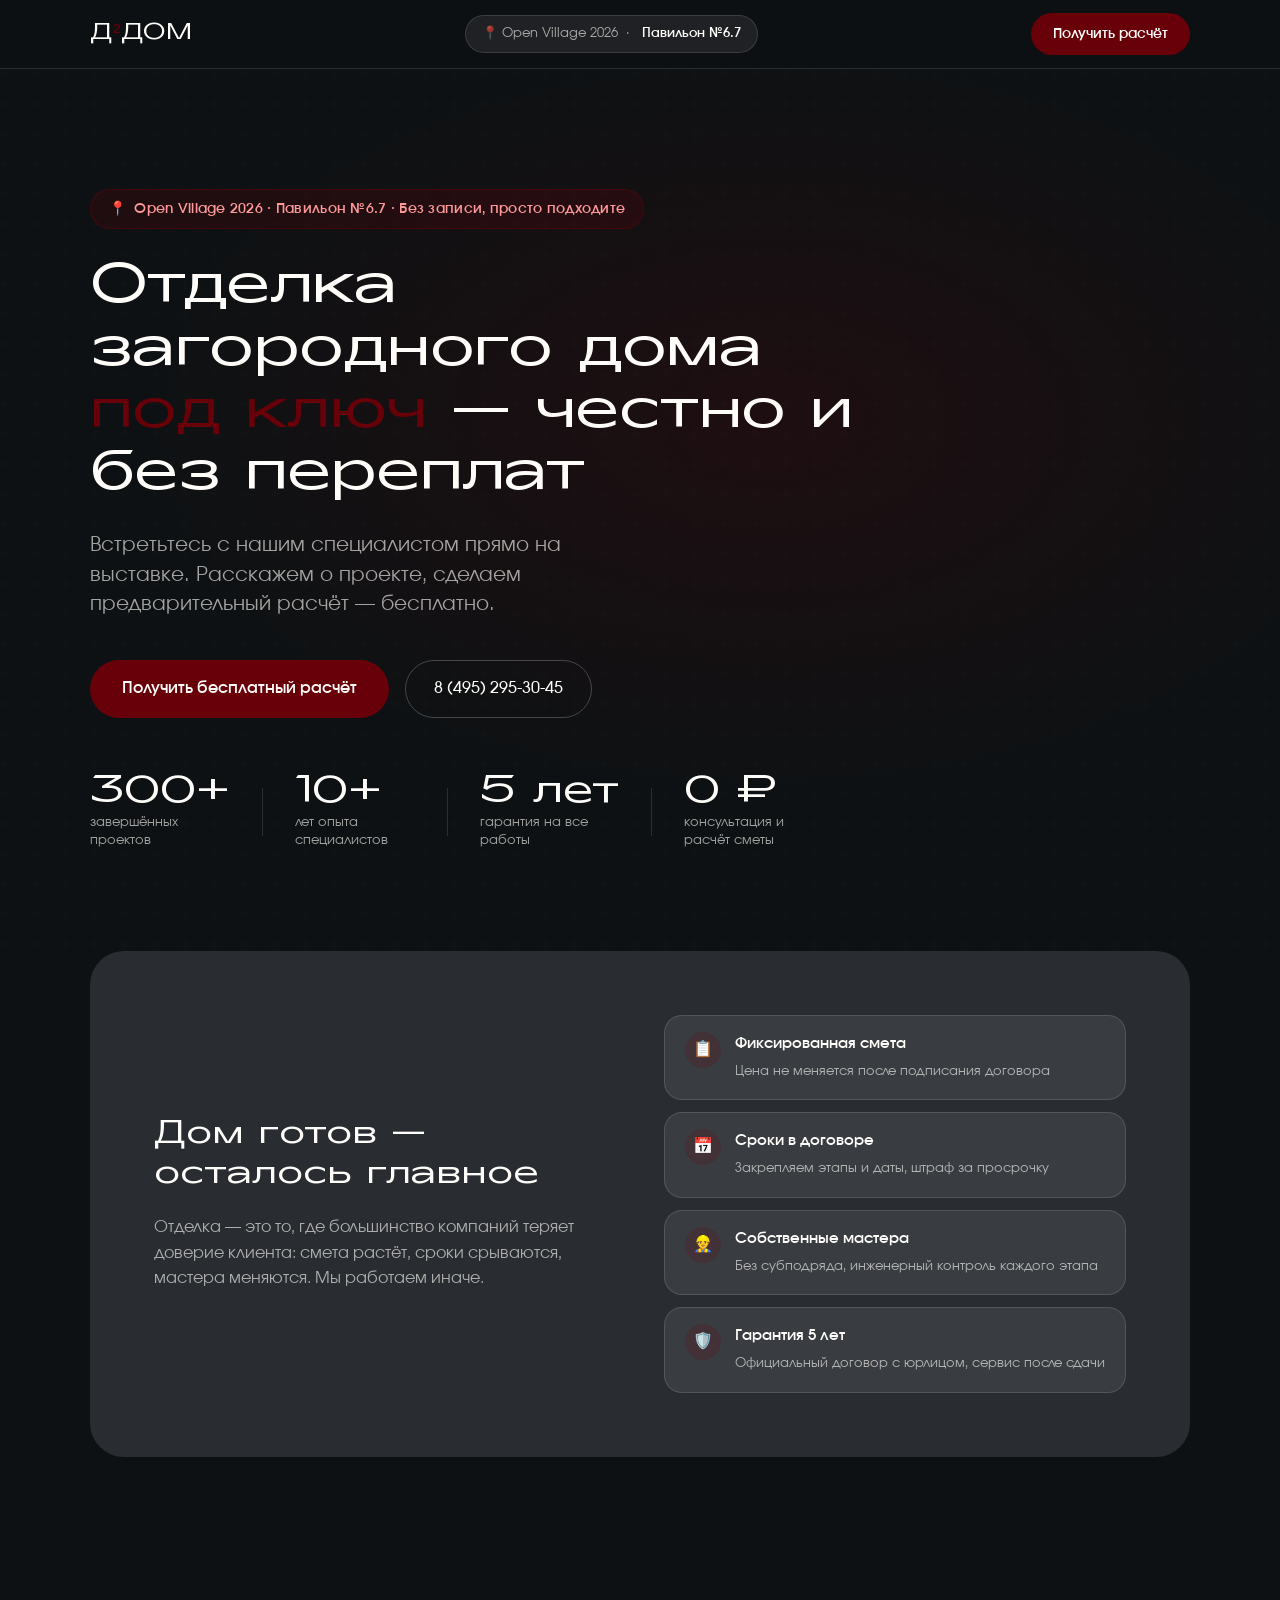
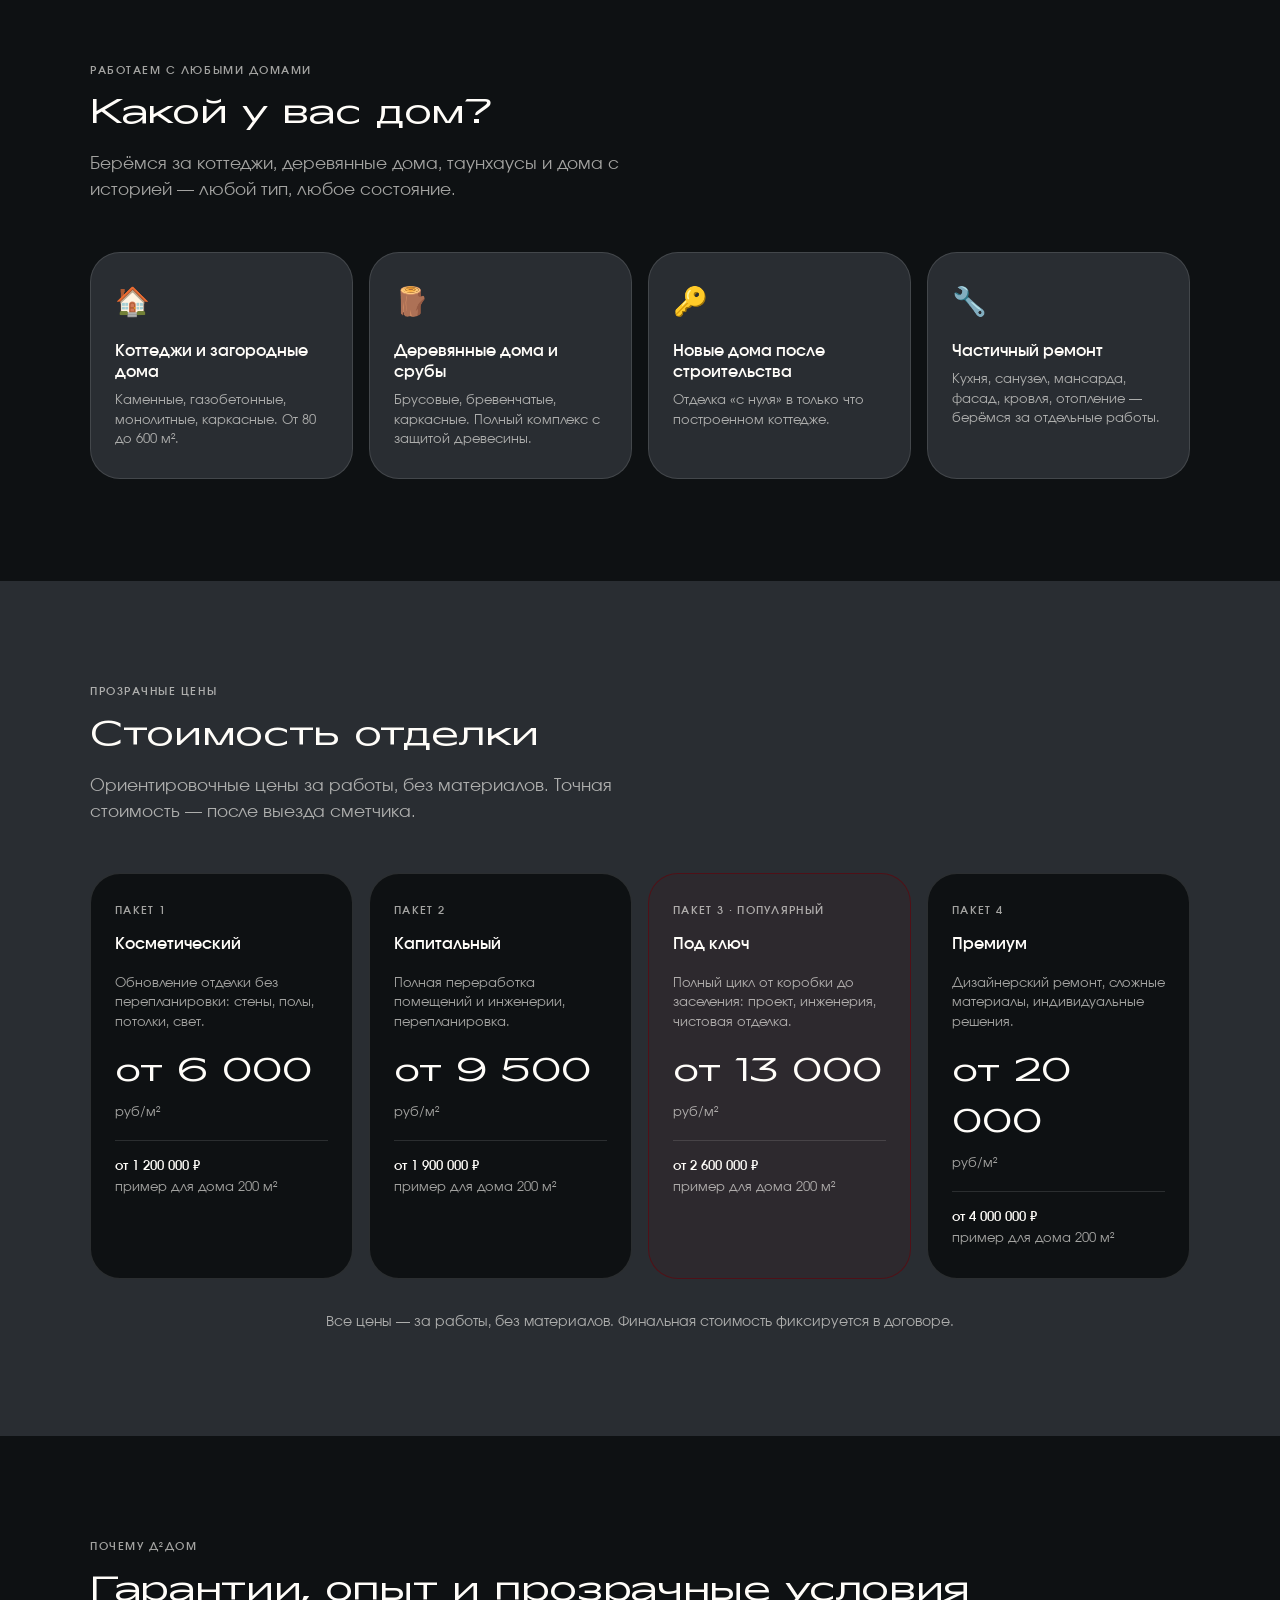
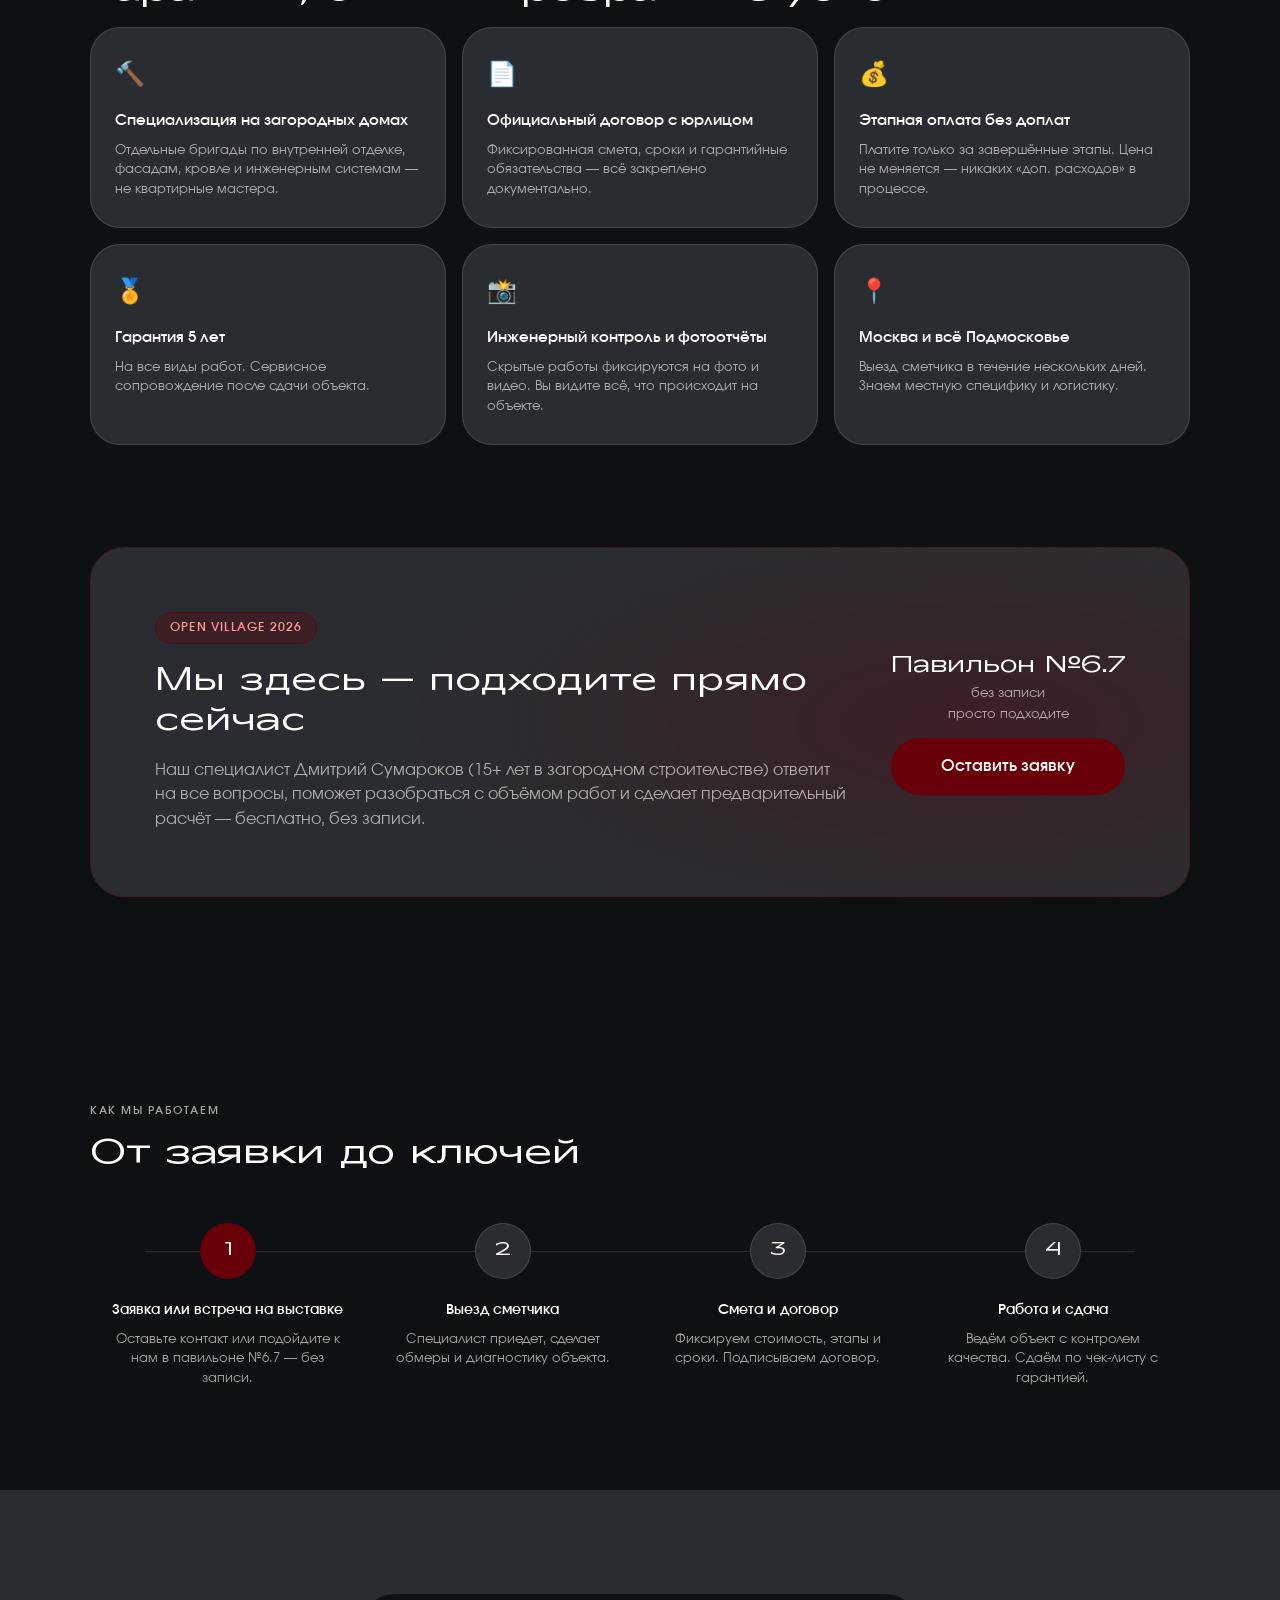
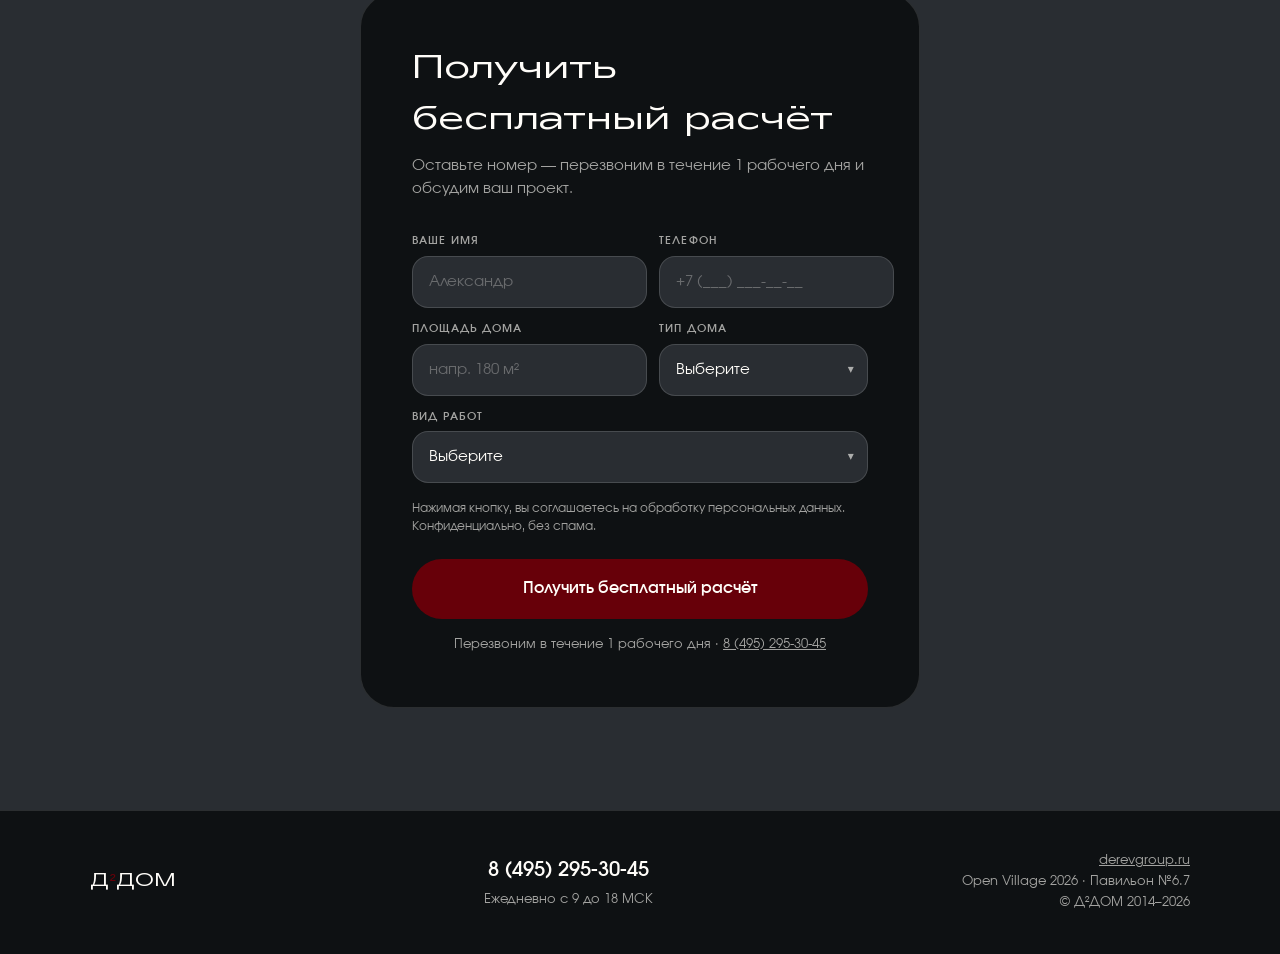
==== openvillage_landing/index.html @ 56641b78 "Add files via upload" ====
<!DOCTYPE html>
<html lang="ru">
<head>
  <meta charset="UTF-8">
  <meta name="viewport" content="width=device-width, initial-scale=1.0">
  <title>Д²ДОМ — отделка загородных домов · Open Village 2026</title>
  <meta
    name="description"
    content="Отделка загородных домов под ключ. Найдите нас на Open Village 2026 — павильон №6.7. Консультация без записи."
  >
  <link rel="stylesheet" href="css/page.css">
</head>
<body>
  <header class="site-header">
    <div class="container">
      <div class="logo">Д<span>²</span>ДОМ</div>
      <div class="header-badge">📍 Open Village 2026 &nbsp;·&nbsp; <strong>Павильон №6.7</strong></div>
      <a href="#form" class="header-cta">Получить расчёт</a>
    </div>
  </header>

  <section class="hero">
    <div class="container">
      <div class="pavilion-badge">Open Village 2026 · Павильон №6.7 · Без записи, просто подходите</div>

      <h1>
        Отделка загородного дома<br>
        <em>под ключ</em> — честно и без переплат
      </h1>

      <p class="hero-sub">
        Встретьтесь с нашим специалистом прямо на выставке. Расскажем о проекте, сделаем предварительный расчёт — бесплатно.
      </p>

      <div class="hero-actions">
        <a href="#form" class="btn-primary">Получить бесплатный расчёт</a>
        <a href="tel:+74952953045" class="btn-secondary">8 (495) 295-30-45</a>
      </div>

      <div class="hero-trust">
        <div class="trust-item">
          <div class="trust-num">300+</div>
          <div class="trust-label">завершённых проектов</div>
        </div>
        <div class="trust-divider"></div>
        <div class="trust-item">
          <div class="trust-num">10+</div>
          <div class="trust-label">лет опыта специалистов</div>
        </div>
        <div class="trust-divider"></div>
        <div class="trust-item">
          <div class="trust-num">5 лет</div>
          <div class="trust-label">гарантия на все работы</div>
        </div>
        <div class="trust-divider"></div>
        <div class="trust-item">
          <div class="trust-num">0 ₽</div>
          <div class="trust-label">консультация и расчёт сметы</div>
        </div>
      </div>
    </div>
  </section>

  <section class="section-no-top">
    <div class="container">
      <div class="pain-block">
        <div class="pain-text">
          <h2>Дом готов — осталось главное</h2>
          <p>Отделка — это то, где большинство компаний теряет доверие клиента: смета растёт, сроки срываются, мастера меняются. Мы работаем иначе.</p>
        </div>
        <div class="pain-pills">
          <div class="pain-pill">
            <div class="pain-pill-icon">📋</div>
            <div class="pain-pill-text">
              <strong>Фиксированная смета</strong>
              <span>Цена не меняется после подписания договора</span>
            </div>
          </div>
          <div class="pain-pill">
            <div class="pain-pill-icon">📅</div>
            <div class="pain-pill-text">
              <strong>Сроки в договоре</strong>
              <span>Закрепляем этапы и даты, штраф за просрочку</span>
            </div>
          </div>
          <div class="pain-pill">
            <div class="pain-pill-icon">👷</div>
            <div class="pain-pill-text">
              <strong>Собственные мастера</strong>
              <span>Без субподряда, инженерный контроль каждого этапа</span>
            </div>
          </div>
          <div class="pain-pill">
            <div class="pain-pill-icon">🛡️</div>
            <div class="pain-pill-text">
              <strong>Гарантия 5 лет</strong>
              <span>Официальный договор с юрлицом, сервис после сдачи</span>
            </div>
          </div>
        </div>
      </div>
    </div>
  </section>

  <section>
    <div class="container">
      <div class="section-label">Работаем с любыми домами</div>
      <h2 class="section-title">Какой у вас дом?</h2>
      <p class="section-sub">Берёмся за коттеджи, деревянные дома, таунхаусы и дома с историей — любой тип, любое состояние.</p>
      <div class="types-grid">
        <div class="type-card">
          <div class="type-icon">🏠</div>
          <h3>Коттеджи и загородные дома</h3>
          <p>Каменные, газобетонные, монолитные, каркасные. От 80 до 600 м².</p>
        </div>
        <div class="type-card">
          <div class="type-icon">🪵</div>
          <h3>Деревянные дома и срубы</h3>
          <p>Брусовые, бревенчатые, каркасные. Полный комплекс с защитой древесины.</p>
        </div>
        <div class="type-card">
          <div class="type-icon">🔑</div>
          <h3>Новые дома после строительства</h3>
          <p>Отделка «с нуля» в только что построенном коттедже.</p>
        </div>
        <div class="type-card">
          <div class="type-icon">🔧</div>
          <h3>Частичный ремонт</h3>
          <p>Кухня, санузел, мансарда, фасад, кровля, отопление — берёмся за отдельные работы.</p>
        </div>
      </div>
    </div>
  </section>

  <section class="prices-section">
    <div class="container">
      <div class="section-label">Прозрачные цены</div>
      <h2 class="section-title">Стоимость отделки</h2>
      <p class="section-sub">Ориентировочные цены за работы, без материалов. Точная стоимость — после выезда сметчика.</p>
      <div class="prices-grid">
        <div class="price-card">
          <div class="price-card-label">Пакет 1</div>
          <h3>Косметический</h3>
          <p class="price-desc">Обновление отделки без перепланировки: стены, полы, потолки, свет.</p>
          <div class="price-value">от 6 000</div>
          <div class="price-unit">руб/м²</div>
          <div class="price-example">
            <strong>от 1 200 000 ₽</strong>
            пример для дома 200 м²
          </div>
        </div>
        <div class="price-card">
          <div class="price-card-label">Пакет 2</div>
          <h3>Капитальный</h3>
          <p class="price-desc">Полная переработка помещений и инженерии, перепланировка.</p>
          <div class="price-value">от 9 500</div>
          <div class="price-unit">руб/м²</div>
          <div class="price-example">
            <strong>от 1 900 000 ₽</strong>
            пример для дома 200 м²
          </div>
        </div>
        <div class="price-card featured">
          <div class="price-card-label">Пакет 3 · Популярный</div>
          <h3>Под ключ</h3>
          <p class="price-desc">Полный цикл от коробки до заселения: проект, инженерия, чистовая отделка.</p>
          <div class="price-value">от 13 000</div>
          <div class="price-unit">руб/м²</div>
          <div class="price-example">
            <strong>от 2 600 000 ₽</strong>
            пример для дома 200 м²
          </div>
        </div>
        <div class="price-card">
          <div class="price-card-label">Пакет 4</div>
          <h3>Премиум</h3>
          <p class="price-desc">Дизайнерский ремонт, сложные материалы, индивидуальные решения.</p>
          <div class="price-value">от 20 000</div>
          <div class="price-unit">руб/м²</div>
          <div class="price-example">
            <strong>от 4 000 000 ₽</strong>
            пример для дома 200 м²
          </div>
        </div>
      </div>
      <p class="prices-note">Все цены — за работы, без материалов. Финальная стоимость фиксируется в договоре.</p>
    </div>
  </section>

  <section>
    <div class="container">
      <div class="section-label">Почему Д²ДОМ</div>
      <h2 class="section-title">Гарантии, опыт и прозрачные условия</h2>
      <div class="benefits-grid">
        <div class="benefit-card">
          <div class="benefit-icon">🔨</div>
          <h3>Специализация на загородных домах</h3>
          <p>Отдельные бригады по внутренней отделке, фасадам, кровле и инженерным системам — не квартирные мастера.</p>
        </div>
        <div class="benefit-card">
          <div class="benefit-icon">📄</div>
          <h3>Официальный договор с юрлицом</h3>
          <p>Фиксированная смета, сроки и гарантийные обязательства — всё закреплено документально.</p>
        </div>
        <div class="benefit-card">
          <div class="benefit-icon">💰</div>
          <h3>Этапная оплата без доплат</h3>
          <p>Платите только за завершённые этапы. Цена не меняется — никаких «доп. расходов» в процессе.</p>
        </div>
        <div class="benefit-card">
          <div class="benefit-icon">🏅</div>
          <h3>Гарантия 5 лет</h3>
          <p>На все виды работ. Сервисное сопровождение после сдачи объекта.</p>
        </div>
        <div class="benefit-card">
          <div class="benefit-icon">📸</div>
          <h3>Инженерный контроль и фотоотчёты</h3>
          <p>Скрытые работы фиксируются на фото и видео. Вы видите всё, что происходит на объекте.</p>
        </div>
        <div class="benefit-card">
          <div class="benefit-icon">📍</div>
          <h3>Москва и всё Подмосковье</h3>
          <p>Выезд сметчика в течение нескольких дней. Знаем местную специфику и логистику.</p>
        </div>
      </div>
    </div>
  </section>

  <section class="section-no-top">
    <div class="container">
      <div class="offer-banner">
        <div class="offer-text">
          <div class="offer-tag">Open Village 2026</div>
          <h2>Мы здесь — подходите прямо сейчас</h2>
          <p>Наш специалист Дмитрий Сумароков (15+ лет в загородном строительстве) ответит на все вопросы, поможет разобраться с объёмом работ и сделает предварительный расчёт — бесплатно, без записи.</p>
        </div>
        <div class="offer-actions">
          <div class="offer-location">
            <strong>Павильон №6.7</strong>
            без записи<br>просто подходите
          </div>
          <a href="#form" class="btn-primary btn-primary--full">Оставить заявку</a>
        </div>
      </div>
    </div>
  </section>

  <section>
    <div class="container">
      <div class="section-label">Как мы работаем</div>
      <h2 class="section-title section-title--spaced">От заявки до ключей</h2>
      <div class="steps-grid">
        <div class="step">
          <div class="step-num">1</div>
          <h3>Заявка или встреча на выставке</h3>
          <p>Оставьте контакт или подойдите к нам в павильоне №6.7 — без записи.</p>
        </div>
        <div class="step">
          <div class="step-num">2</div>
          <h3>Выезд сметчика</h3>
          <p>Специалист приедет, сделает обмеры и диагностику объекта.</p>
        </div>
        <div class="step">
          <div class="step-num">3</div>
          <h3>Смета и договор</h3>
          <p>Фиксируем стоимость, этапы и сроки. Подписываем договор.</p>
        </div>
        <div class="step">
          <div class="step-num">4</div>
          <h3>Работа и сдача</h3>
          <p>Ведём объект с контролем качества. Сдаём по чек-листу с гарантией.</p>
        </div>
      </div>
    </div>
  </section>

  <section class="form-section" id="form">
    <div class="container">
      <div class="form-wrap">
        <h2>Получить бесплатный расчёт</h2>
        <p class="sub">Оставьте номер — перезвоним в течение 1 рабочего дня и обсудим ваш проект.</p>

        <div id="form-fields">
          <div class="field-row">
            <div class="field">
              <label for="f-name">Ваше имя</label>
              <input type="text" id="f-name" placeholder="Александр">
            </div>
            <div class="field">
              <label for="f-phone">Телефон</label>
              <input type="tel" id="f-phone" placeholder="+7 (___) ___-__-__">
            </div>
          </div>
          <div class="field-row">
            <div class="field">
              <label for="f-area">Площадь дома</label>
              <input type="text" id="f-area" placeholder="напр. 180 м²">
            </div>
            <div class="field">
              <label for="f-type">Тип дома</label>
              <div class="select-wrap">
                <select id="f-type">
                  <option value="" disabled selected>Выберите</option>
                  <option>Коттедж / загородный дом</option>
                  <option>Деревянный дом / сруб</option>
                  <option>Таунхаус / дуплекс</option>
                  <option>Частный дом в Москве</option>
                  <option>Другое</option>
                </select>
              </div>
            </div>
          </div>
          <div class="field-row">
            <div class="field full">
              <label for="f-work">Вид работ</label>
              <div class="select-wrap">
                <select id="f-work">
                  <option value="" disabled selected>Выберите</option>
                  <option>Косметический ремонт</option>
                  <option>Капитальный ремонт</option>
                  <option>Отделка под ключ</option>
                  <option>Премиум-отделка</option>
                  <option>Не определился, нужна консультация</option>
                </select>
              </div>
            </div>
          </div>

          <p class="form-privacy">Нажимая кнопку, вы соглашаетесь на обработку персональных данных. Конфиденциально, без спама.</p>
          <button class="btn-submit" id="submit-form" type="button">Получить бесплатный расчёт</button>
          <p class="form-note">Перезвоним в течение 1 рабочего дня · <a href="tel:+74952953045" class="form-note-link">8 (495) 295-30-45</a></p>
        </div>

        <div class="form-success" id="form-success" role="status" aria-live="polite">
          <div class="check">✅</div>
          <h3>Заявка принята!</h3>
          <p>Перезвоним в течение 1 рабочего дня.<br>Или приходите к нам — <strong>павильон №6.7</strong>.</p>
        </div>
      </div>
    </div>
  </section>

  <footer class="site-footer">
    <div class="container">
      <div class="footer-inner">
        <div class="footer-logo">Д<span>²</span>ДОМ</div>
        <div class="footer-contacts">
          <a href="tel:+74952953045">8 (495) 295-30-45</a>
          <span>Ежедневно с 9 до 18 МСК</span>
        </div>
        <div class="footer-right">
          <a href="https://derevgroup.ru" target="_blank" rel="noopener noreferrer">derevgroup.ru</a><br>
          Open Village 2026 · Павильон №6.7<br>
          © Д²ДОМ 2014–2026
        </div>
      </div>
    </div>
  </footer>

  <script src="js/page.js" defer></script>
</body>
</html>
---- openvillage_landing/css/page.css ----
@font-face {
  font-family: "Haval";
  src:
    url("../assets/fonts/Haval-Light.woff2") format("woff2"),
    url("../assets/fonts/Haval-Light.woff") format("woff");
  font-weight: 300;
  font-style: normal;
  font-display: swap;
}

@font-face {
  font-family: "Involve";
  src:
    url("../assets/fonts/Involve-Regular.woff2") format("woff2"),
    url("../assets/fonts/Involve-Regular.ttf") format("truetype");
  font-weight: 400;
  font-style: normal;
  font-display: swap;
}

@font-face {
  font-family: "Involve";
  src:
    url("../assets/fonts/Involve-Medium.woff2") format("woff2"),
    url("../assets/fonts/Involve-Medium.ttf") format("truetype");
  font-weight: 500;
  font-style: normal;
  font-display: swap;
}

@font-face {
  font-family: "Involve";
  src:
    url("../assets/fonts/Involve-SemiBold.woff2") format("woff2"),
    url("../assets/fonts/Involve-SemiBold.ttf") format("truetype");
  font-weight: 600;
  font-style: normal;
  font-display: swap;
}

:root {
  --bg: #24292d;
  --bg-deep: #0e1113;
  --bg-soft: #474c50;
  --surface: #292d32;
  --surface-2: #34383b;
  --surface-3: #46494b;
  --surface-glass: rgba(255, 255, 255, 0.08);
  --text: #fffdf9;
  --text-muted: rgba(255, 253, 249, 0.62);
  --line: rgba(255, 255, 255, 0.22);
  --line-soft: rgba(255, 255, 255, 0.12);
  --accent: #670009;
  --accent-hover: #7a0110;
  --radius-xs: 16px;
  --radius-sm: 18px;
  --radius-lg: 30px;
  --radius-xl: 34px;
  --container: 1180px;
  --gutter: 40px;
  --section-space: clamp(72px, 8vw, 120px);
  --h1-size: clamp(34px, 4.35vw, 64px);
  --h2-size: clamp(28px, 2.7vw, 42px);
  --body-size: 16px;
  --lead-size: clamp(18px, 1.55vw, 26px);
}

*,
*::before,
*::after {
  box-sizing: border-box;
  margin: 0;
  padding: 0;
}

html {
  scroll-behavior: smooth;
}

body {
  background: var(--bg-deep);
  color: var(--text);
  font-family: "Involve", "Inter", system-ui, sans-serif;
  font-size: var(--body-size);
  line-height: 1.6;
  overflow-x: hidden;
  -webkit-font-smoothing: antialiased;
  -moz-osx-font-smoothing: grayscale;
}

a {
  color: inherit;
  text-decoration: none;
}

button,
input,
select {
  font: inherit;
}

.container {
  max-width: var(--container);
  margin: 0 auto;
  padding: 0 var(--gutter);
}

.site-header {
  position: sticky;
  top: 0;
  z-index: 100;
  background: rgba(14, 17, 19, 0.88);
  backdrop-filter: blur(16px);
  border-bottom: 1px solid var(--line-soft);
}

.site-header .container {
  display: flex;
  align-items: center;
  justify-content: space-between;
  height: 68px;
  gap: 24px;
}

.logo {
  font-family: "Haval", "Inter", sans-serif;
  font-size: 22px;
  letter-spacing: 0.04em;
  color: var(--text);
  white-space: nowrap;
}

.logo span,
.footer-logo span {
  color: var(--accent);
}

.header-badge {
  display: flex;
  align-items: center;
  gap: 8px;
  background: var(--surface-glass);
  border: 1px solid var(--line-soft);
  border-radius: var(--radius-lg);
  padding: 8px 16px;
  font-size: 13px;
  color: var(--text-muted);
  white-space: nowrap;
}

.header-badge strong {
  color: var(--text);
  font-weight: 600;
}

.header-cta {
  display: inline-flex;
  align-items: center;
  background: var(--accent);
  color: var(--text);
  border-radius: var(--radius-lg);
  padding: 10px 22px;
  font-size: 14px;
  font-weight: 600;
  white-space: nowrap;
  transition: background 0.2s;
}

.header-cta:hover {
  background: var(--accent-hover);
}

.hero {
  position: relative;
  padding: clamp(72px, 10vw, 120px) 0 clamp(64px, 8vw, 100px);
  background:
    radial-gradient(ellipse 70% 60% at 60% 40%, rgba(103, 0, 9, 0.18) 0%, transparent 70%),
    var(--bg-deep);
  overflow: hidden;
}

.hero::before {
  content: "";
  position: absolute;
  inset: 0;
  background: url("data:image/svg+xml,%3Csvg width='60' height='60' viewBox='0 0 60 60' xmlns='http://www.w3.org/2000/svg'%3E%3Cg fill='none' fill-rule='evenodd'%3E%3Cg fill='%23ffffff' fill-opacity='0.02'%3E%3Cpath d='M36 34v-4h-2v4h-4v2h4v4h2v-4h4v-2h-4zm0-30V0h-2v4h-4v2h4v4h2V6h4V4h-4zM6 34v-4H4v4H0v2h4v4h2v-4h4v-2H6zM6 4V0H4v4H0v2h4v4h2V6h4V4H6z'/%3E%3C/g%3E%3C/g%3E%3C/svg%3E");
  opacity: 0.4;
}

.hero .container {
  position: relative;
  z-index: 1;
}

.pavilion-badge {
  display: inline-flex;
  align-items: center;
  gap: 8px;
  background: rgba(103, 0, 9, 0.22);
  border: 1px solid rgba(103, 0, 9, 0.5);
  border-radius: var(--radius-lg);
  padding: 8px 18px;
  font-size: 14px;
  font-weight: 600;
  color: #ff9999;
  margin-bottom: 28px;
  letter-spacing: 0.02em;
}

.pavilion-badge::before {
  content: "📍";
}

.hero h1 {
  font-family: "Haval", "Inter", sans-serif;
  font-size: var(--h1-size);
  font-weight: 300;
  line-height: 1.12;
  letter-spacing: -0.01em;
  margin-bottom: 24px;
  max-width: 780px;
}

.hero h1 em {
  font-style: normal;
  color: var(--accent);
}

.hero-sub {
  font-size: var(--lead-size);
  color: var(--text-muted);
  max-width: 560px;
  margin-bottom: 40px;
  line-height: 1.5;
}

.hero-actions {
  display: flex;
  flex-wrap: wrap;
  gap: 16px;
  align-items: center;
  margin-bottom: 56px;
}

.btn-primary {
  display: inline-flex;
  align-items: center;
  background: var(--accent);
  color: var(--text);
  border-radius: var(--radius-lg);
  padding: 16px 32px;
  font-size: 16px;
  font-weight: 600;
  transition: background 0.2s, transform 0.1s;
  cursor: pointer;
  border: none;
}

.btn-primary:hover {
  background: var(--accent-hover);
  transform: translateY(-1px);
}

.btn-primary:active {
  transform: translateY(0);
}

.btn-primary--full {
  width: 100%;
  justify-content: center;
}

.btn-secondary {
  display: inline-flex;
  align-items: center;
  background: transparent;
  color: var(--text);
  border: 1px solid var(--line);
  border-radius: var(--radius-lg);
  padding: 15px 28px;
  font-size: 16px;
  font-weight: 500;
  transition: border-color 0.2s, background 0.2s;
  cursor: pointer;
}

.btn-secondary:hover {
  border-color: var(--text);
  background: var(--surface-glass);
}

.hero-trust {
  display: flex;
  flex-wrap: wrap;
  gap: 32px;
}

.trust-item {
  display: flex;
  flex-direction: column;
  gap: 2px;
}

.trust-num {
  font-family: "Haval", "Inter", sans-serif;
  font-size: clamp(28px, 3vw, 40px);
  font-weight: 300;
  color: var(--text);
  line-height: 1;
}

.trust-label {
  font-size: 13px;
  color: var(--text-muted);
  max-width: 120px;
  line-height: 1.4;
}

.trust-divider {
  width: 1px;
  height: 48px;
  background: var(--line-soft);
  align-self: center;
}

section {
  padding: var(--section-space) 0;
}

.section-no-top {
  padding-top: 0;
}

.section-label {
  font-size: 11px;
  font-weight: 700;
  letter-spacing: 0.14em;
  text-transform: uppercase;
  color: var(--text-muted);
  margin-bottom: 16px;
}

.section-title {
  font-family: "Haval", "Inter", sans-serif;
  font-size: var(--h2-size);
  font-weight: 300;
  line-height: 1.15;
  letter-spacing: -0.01em;
  margin-bottom: 16px;
}

.section-title--spaced {
  margin-bottom: 48px;
}

.section-sub {
  font-size: 17px;
  color: var(--text-muted);
  max-width: 560px;
  line-height: 1.55;
  margin-bottom: 48px;
}

.pain-block {
  background: var(--surface);
  border-radius: var(--radius-xl);
  padding: clamp(40px, 5vw, 64px);
  display: grid;
  grid-template-columns: 1fr 1fr;
  gap: 48px;
  align-items: center;
}

.pain-text h2 {
  font-family: "Haval", "Inter", sans-serif;
  font-size: clamp(24px, 2.5vw, 36px);
  font-weight: 300;
  line-height: 1.25;
  margin-bottom: 20px;
}

.pain-text p {
  color: var(--text-muted);
  font-size: 16px;
  line-height: 1.6;
}

.pain-pills {
  display: flex;
  flex-direction: column;
  gap: 12px;
}

.pain-pill {
  display: flex;
  align-items: flex-start;
  gap: 14px;
  background: var(--surface-glass);
  border: 1px solid var(--line-soft);
  border-radius: var(--radius-sm);
  padding: 16px 20px;
}

.pain-pill-icon {
  width: 36px;
  height: 36px;
  background: rgba(103, 0, 9, 0.2);
  border-radius: 50%;
  display: flex;
  align-items: center;
  justify-content: center;
  font-size: 16px;
  flex-shrink: 0;
}

.pain-pill-text strong {
  display: block;
  font-size: 15px;
  margin-bottom: 2px;
}

.pain-pill-text span {
  font-size: 13px;
  color: var(--text-muted);
}

.types-grid {
  display: grid;
  grid-template-columns: repeat(4, 1fr);
  gap: 16px;
}

.type-card {
  background: var(--surface);
  border: 1px solid var(--line-soft);
  border-radius: var(--radius-lg);
  padding: 28px 24px;
  transition: border-color 0.2s, transform 0.2s;
}

.type-card:hover {
  border-color: rgba(103, 0, 9, 0.5);
  transform: translateY(-4px);
}

.type-icon {
  font-size: 28px;
  margin-bottom: 16px;
}

.type-card h3 {
  font-size: 16px;
  font-weight: 600;
  margin-bottom: 8px;
  line-height: 1.3;
}

.type-card p {
  font-size: 13px;
  color: var(--text-muted);
  line-height: 1.5;
}

.prices-section {
  background: var(--surface);
}

.prices-grid {
  display: grid;
  grid-template-columns: repeat(4, 1fr);
  gap: 16px;
  margin-bottom: 32px;
}

.price-card {
  background: var(--bg-deep);
  border: 1px solid var(--line-soft);
  border-radius: var(--radius-lg);
  padding: 28px 24px;
  transition: border-color 0.2s;
}

.price-card.featured {
  border-color: rgba(103, 0, 9, 0.6);
  background: rgba(103, 0, 9, 0.08);
}

.price-card-label {
  font-size: 11px;
  font-weight: 700;
  letter-spacing: 0.12em;
  text-transform: uppercase;
  color: var(--text-muted);
  margin-bottom: 12px;
}

.price-card h3 {
  font-size: 16px;
  font-weight: 600;
  margin-bottom: 16px;
}

.price-value {
  font-family: "Haval", "Inter", sans-serif;
  font-size: clamp(26px, 2.5vw, 34px);
  font-weight: 300;
  color: var(--text);
  margin-bottom: 4px;
}

.price-unit {
  font-size: 13px;
  color: var(--text-muted);
  margin-bottom: 16px;
}

.price-example {
  font-size: 13px;
  color: var(--text-muted);
  padding-top: 16px;
  border-top: 1px solid var(--line-soft);
}

.price-example strong {
  color: var(--text);
  display: block;
}

.price-desc {
  font-size: 13px;
  color: var(--text-muted);
  line-height: 1.5;
  margin-bottom: 16px;
}

.prices-note {
  text-align: center;
  font-size: 14px;
  color: var(--text-muted);
}

.benefits-grid {
  display: grid;
  grid-template-columns: repeat(3, 1fr);
  gap: 16px;
}

.benefit-card {
  background: var(--surface);
  border: 1px solid var(--line-soft);
  border-radius: var(--radius-lg);
  padding: 28px 24px;
}

.benefit-icon {
  font-size: 24px;
  margin-bottom: 14px;
}

.benefit-card h3 {
  font-size: 15px;
  font-weight: 600;
  margin-bottom: 8px;
}

.benefit-card p {
  font-size: 13px;
  color: var(--text-muted);
  line-height: 1.5;
}

.offer-banner {
  background:
    radial-gradient(ellipse 80% 100% at 80% 50%, rgba(103, 0, 9, 0.3) 0%, transparent 65%),
    var(--surface);
  border: 1px solid rgba(103, 0, 9, 0.4);
  border-radius: var(--radius-xl);
  padding: clamp(40px, 5vw, 64px);
  display: grid;
  grid-template-columns: 1fr auto;
  gap: 40px;
  align-items: center;
}

.offer-tag {
  display: inline-block;
  background: rgba(103, 0, 9, 0.3);
  color: #ff9999;
  border: 1px solid rgba(103, 0, 9, 0.5);
  border-radius: var(--radius-lg);
  padding: 5px 14px;
  font-size: 12px;
  font-weight: 700;
  letter-spacing: 0.1em;
  text-transform: uppercase;
  margin-bottom: 18px;
}

.offer-banner h2 {
  font-family: "Haval", "Inter", sans-serif;
  font-size: clamp(22px, 2.5vw, 34px);
  font-weight: 300;
  line-height: 1.25;
  margin-bottom: 16px;
}

.offer-banner p {
  color: var(--text-muted);
  font-size: 16px;
  line-height: 1.55;
}

.offer-actions {
  display: flex;
  flex-direction: column;
  gap: 12px;
  align-items: center;
  min-width: 220px;
}

.offer-location {
  text-align: center;
  font-size: 13px;
  color: var(--text-muted);
}

.offer-location strong {
  display: block;
  font-size: 22px;
  color: var(--text);
  font-family: "Haval", "Inter", sans-serif;
  font-weight: 300;
}

.steps-grid {
  display: grid;
  grid-template-columns: repeat(4, 1fr);
  gap: 0;
  position: relative;
}

.steps-grid::before {
  content: "";
  position: absolute;
  top: 28px;
  left: 5%;
  right: 5%;
  height: 1px;
  background: var(--line-soft);
}

.step {
  padding: 0 20px;
  text-align: center;
  position: relative;
  z-index: 1;
}

.step-num {
  width: 56px;
  height: 56px;
  background: var(--surface);
  border: 1px solid var(--line-soft);
  border-radius: 50%;
  display: flex;
  align-items: center;
  justify-content: center;
  font-family: "Haval", "Inter", sans-serif;
  font-size: 18px;
  font-weight: 300;
  margin: 0 auto 20px;
  position: relative;
  z-index: 2;
}

.step:first-child .step-num {
  background: var(--accent);
  border-color: var(--accent);
}

.step h3 {
  font-size: 14px;
  font-weight: 600;
  margin-bottom: 8px;
}

.step p {
  font-size: 13px;
  color: var(--text-muted);
  line-height: 1.5;
}

.form-section {
  background: var(--surface);
}

.form-wrap {
  max-width: 560px;
  margin: 0 auto;
  background: var(--bg-deep);
  border: 1px solid var(--line-soft);
  border-radius: var(--radius-xl);
  padding: clamp(32px, 4vw, 56px);
}

.form-wrap h2 {
  font-family: "Haval", "Inter", sans-serif;
  font-size: clamp(22px, 2.5vw, 32px);
  font-weight: 300;
  margin-bottom: 8px;
}

.form-wrap .sub {
  font-size: 15px;
  color: var(--text-muted);
  margin-bottom: 32px;
  line-height: 1.5;
}

.field-row {
  display: grid;
  grid-template-columns: 1fr 1fr;
  gap: 12px;
  margin-bottom: 12px;
}

.field {
  display: flex;
  flex-direction: column;
  gap: 6px;
}

.field.full {
  grid-column: 1 / -1;
}

.field label {
  font-size: 11px;
  font-weight: 700;
  letter-spacing: 0.1em;
  text-transform: uppercase;
  color: var(--text-muted);
}

.field input,
.field select {
  background: var(--surface);
  border: 1px solid rgba(255, 255, 255, 0.14);
  border-radius: var(--radius-xs);
  padding: 13px 16px;
  color: var(--text);
  font-size: 15px;
  font-family: inherit;
  outline: none;
  transition: border-color 0.2s;
  appearance: none;
}

.field input::placeholder {
  color: rgba(255, 253, 249, 0.3);
}

.field input:focus,
.field select:focus {
  border-color: rgba(255, 255, 255, 0.55);
}

.select-wrap {
  position: relative;
}

.select-wrap::after {
  content: "▾";
  position: absolute;
  right: 14px;
  top: 50%;
  transform: translateY(-50%);
  color: var(--text-muted);
  pointer-events: none;
  font-size: 12px;
}

.select-wrap select {
  width: 100%;
  padding-right: 36px;
  cursor: pointer;
}

.select-wrap select option {
  background: #2a2e32;
}

.form-privacy {
  font-size: 12px;
  color: var(--text-muted);
  margin: 16px 0 24px;
  line-height: 1.5;
}

.btn-submit {
  width: 100%;
  background: var(--accent);
  color: var(--text);
  border: none;
  border-radius: var(--radius-lg);
  padding: 17px;
  font-size: 16px;
  font-weight: 600;
  font-family: inherit;
  cursor: pointer;
  transition: background 0.2s, transform 0.1s;
}

.btn-submit:hover {
  background: var(--accent-hover);
  transform: translateY(-1px);
}

.btn-submit:active {
  transform: translateY(0);
}

.form-note {
  text-align: center;
  font-size: 13px;
  color: var(--text-muted);
  margin-top: 16px;
}

.form-note-link,
.footer-right a {
  color: var(--text-muted);
  text-decoration: underline;
}

.form-success {
  display: none;
  text-align: center;
  padding: 32px 0;
}

.form-success .check {
  font-size: 48px;
  margin-bottom: 16px;
}

.form-success h3 {
  font-size: 22px;
  margin-bottom: 8px;
}

.form-success p {
  color: var(--text-muted);
  font-size: 15px;
}

.site-footer {
  border-top: 1px solid var(--line-soft);
  padding: 40px 0;
}

.footer-inner {
  display: flex;
  justify-content: space-between;
  align-items: center;
  flex-wrap: wrap;
  gap: 24px;
}

.footer-logo {
  font-family: "Haval", "Inter", sans-serif;
  font-size: 18px;
  letter-spacing: 0.04em;
}

.footer-contacts {
  display: flex;
  flex-direction: column;
  gap: 4px;
  text-align: center;
}

.footer-contacts a {
  font-size: 20px;
  font-weight: 600;
  color: var(--text);
}

.footer-contacts span {
  font-size: 13px;
  color: var(--text-muted);
}

.footer-right {
  text-align: right;
  font-size: 13px;
  color: var(--text-muted);
  line-height: 1.6;
}

@media (max-width: 900px) {
  :root {
    --gutter: 24px;
    --section-space: clamp(56px, 10vw, 88px);
  }

  .header-badge {
    display: none;
  }

  .pain-block {
    grid-template-columns: 1fr;
  }

  .types-grid,
  .prices-grid,
  .benefits-grid,
  .steps-grid {
    grid-template-columns: 1fr 1fr;
  }

  .offer-banner {
    grid-template-columns: 1fr;
  }

  .offer-actions {
    flex-direction: row;
    justify-content: flex-start;
    min-width: unset;
  }

  .steps-grid {
    gap: 32px;
  }

  .steps-grid::before {
    display: none;
  }

  .footer-inner {
    flex-direction: column;
    text-align: center;
  }

  .footer-right {
    text-align: center;
  }
}

@media (max-width: 600px) {
  .hero-trust {
    gap: 20px;
  }

  .trust-divider {
    display: none;
  }

  .types-grid,
  .prices-grid,
  .benefits-grid,
  .field-row,
  .steps-grid {
    grid-template-columns: 1fr;
  }

  .hero-actions,
  .offer-actions {
    flex-direction: column;
    align-items: flex-start;
  }
}
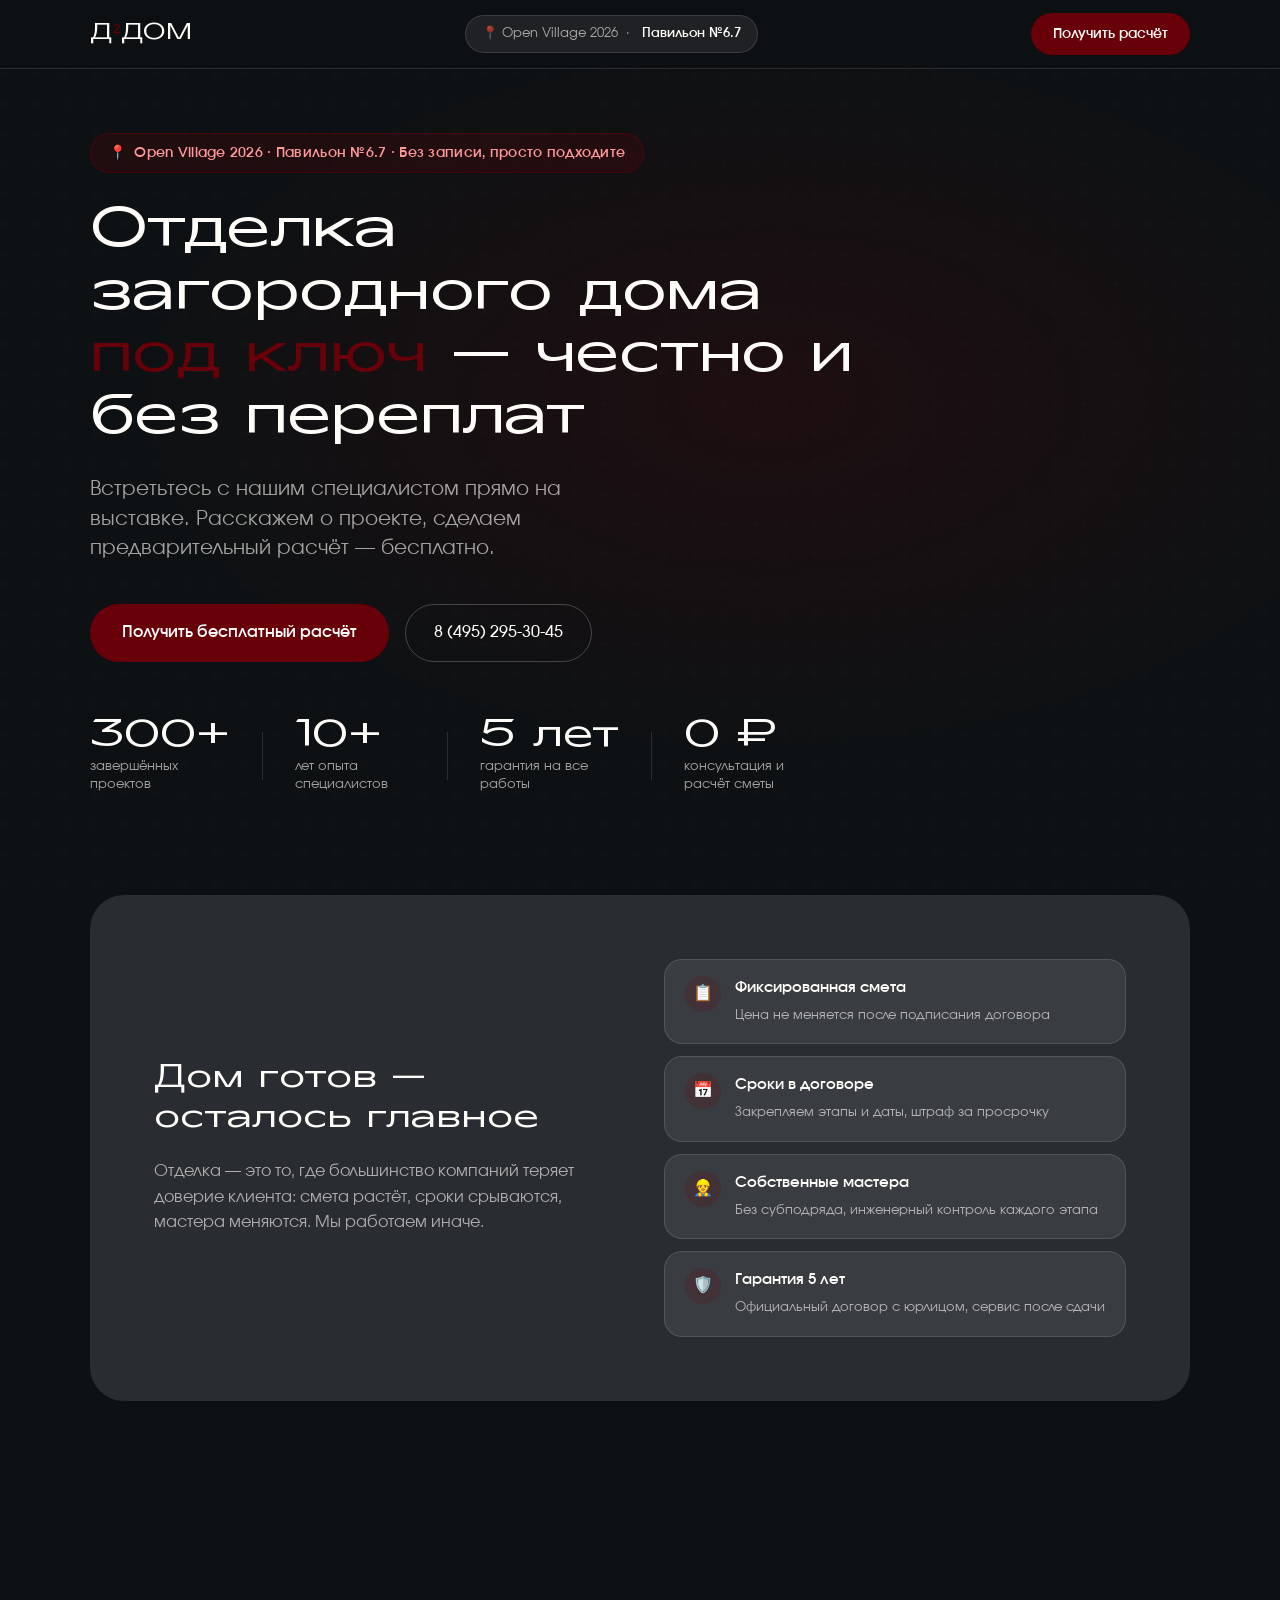
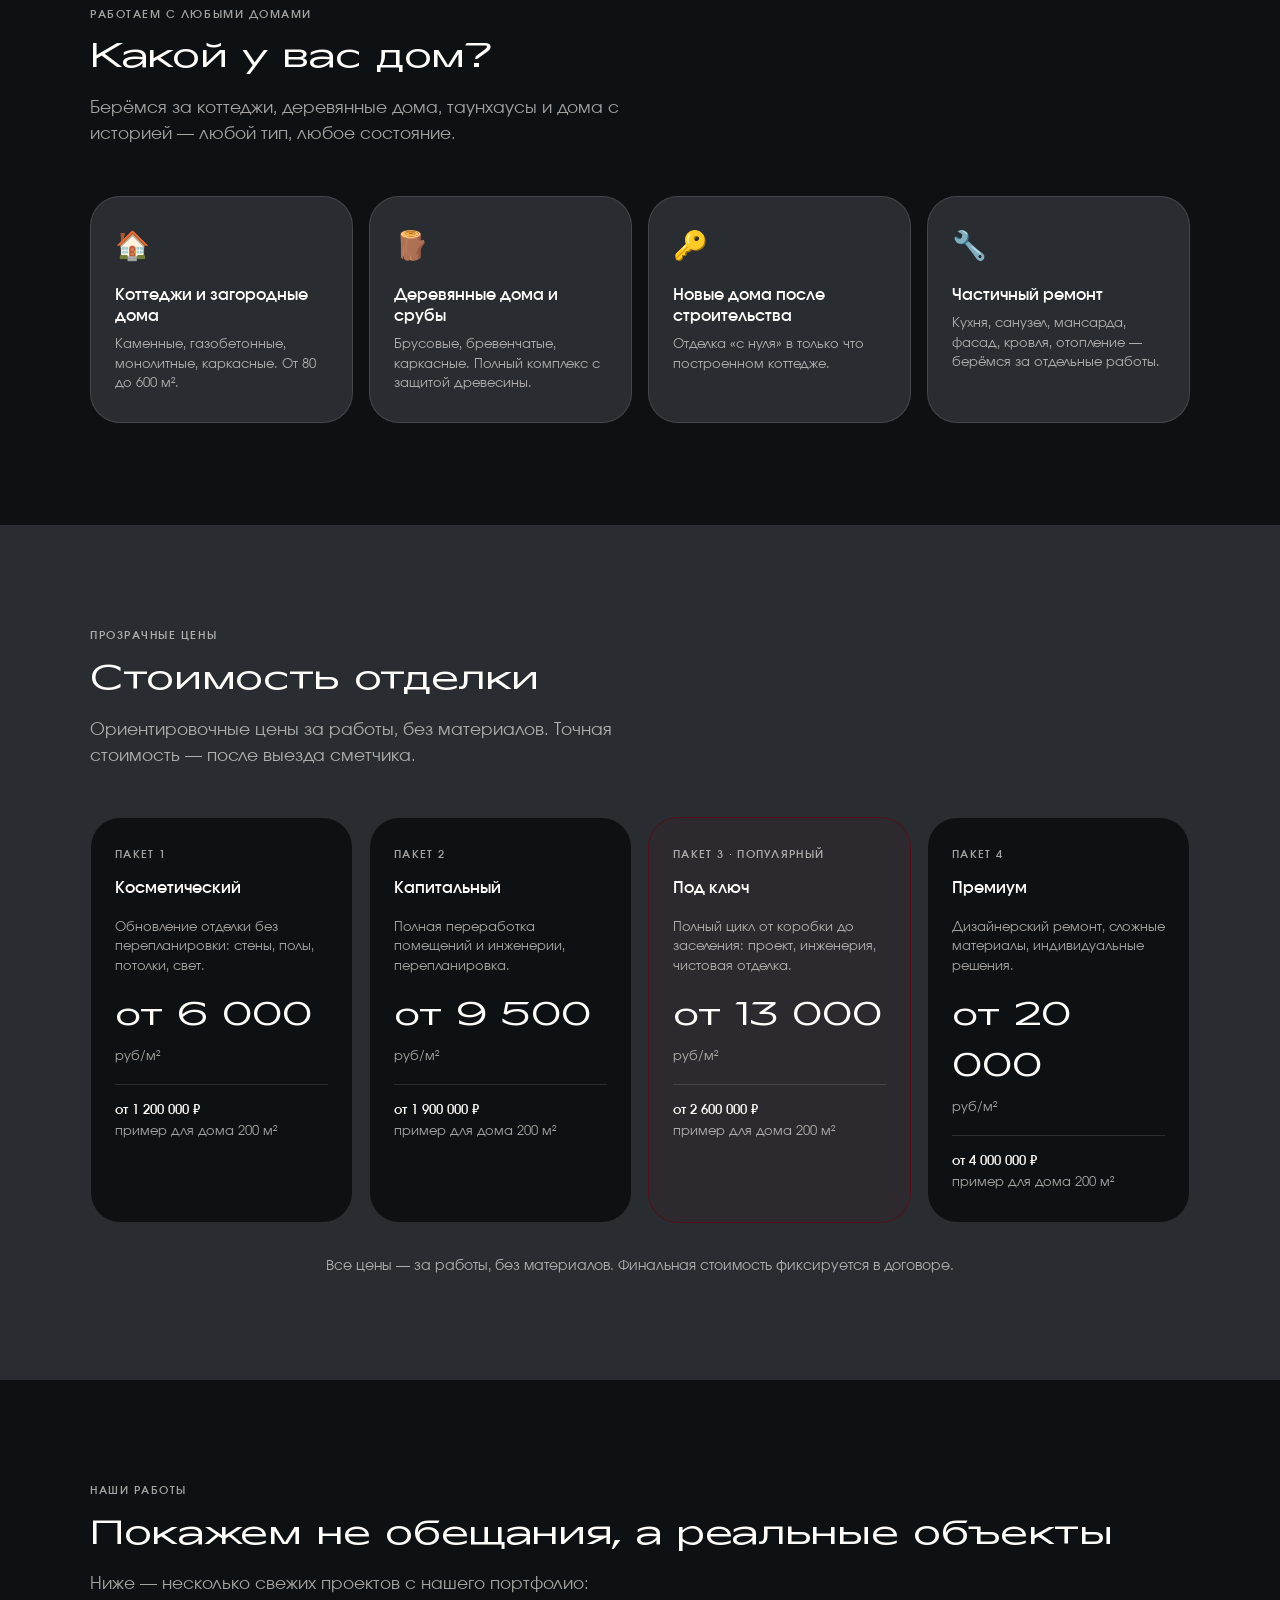
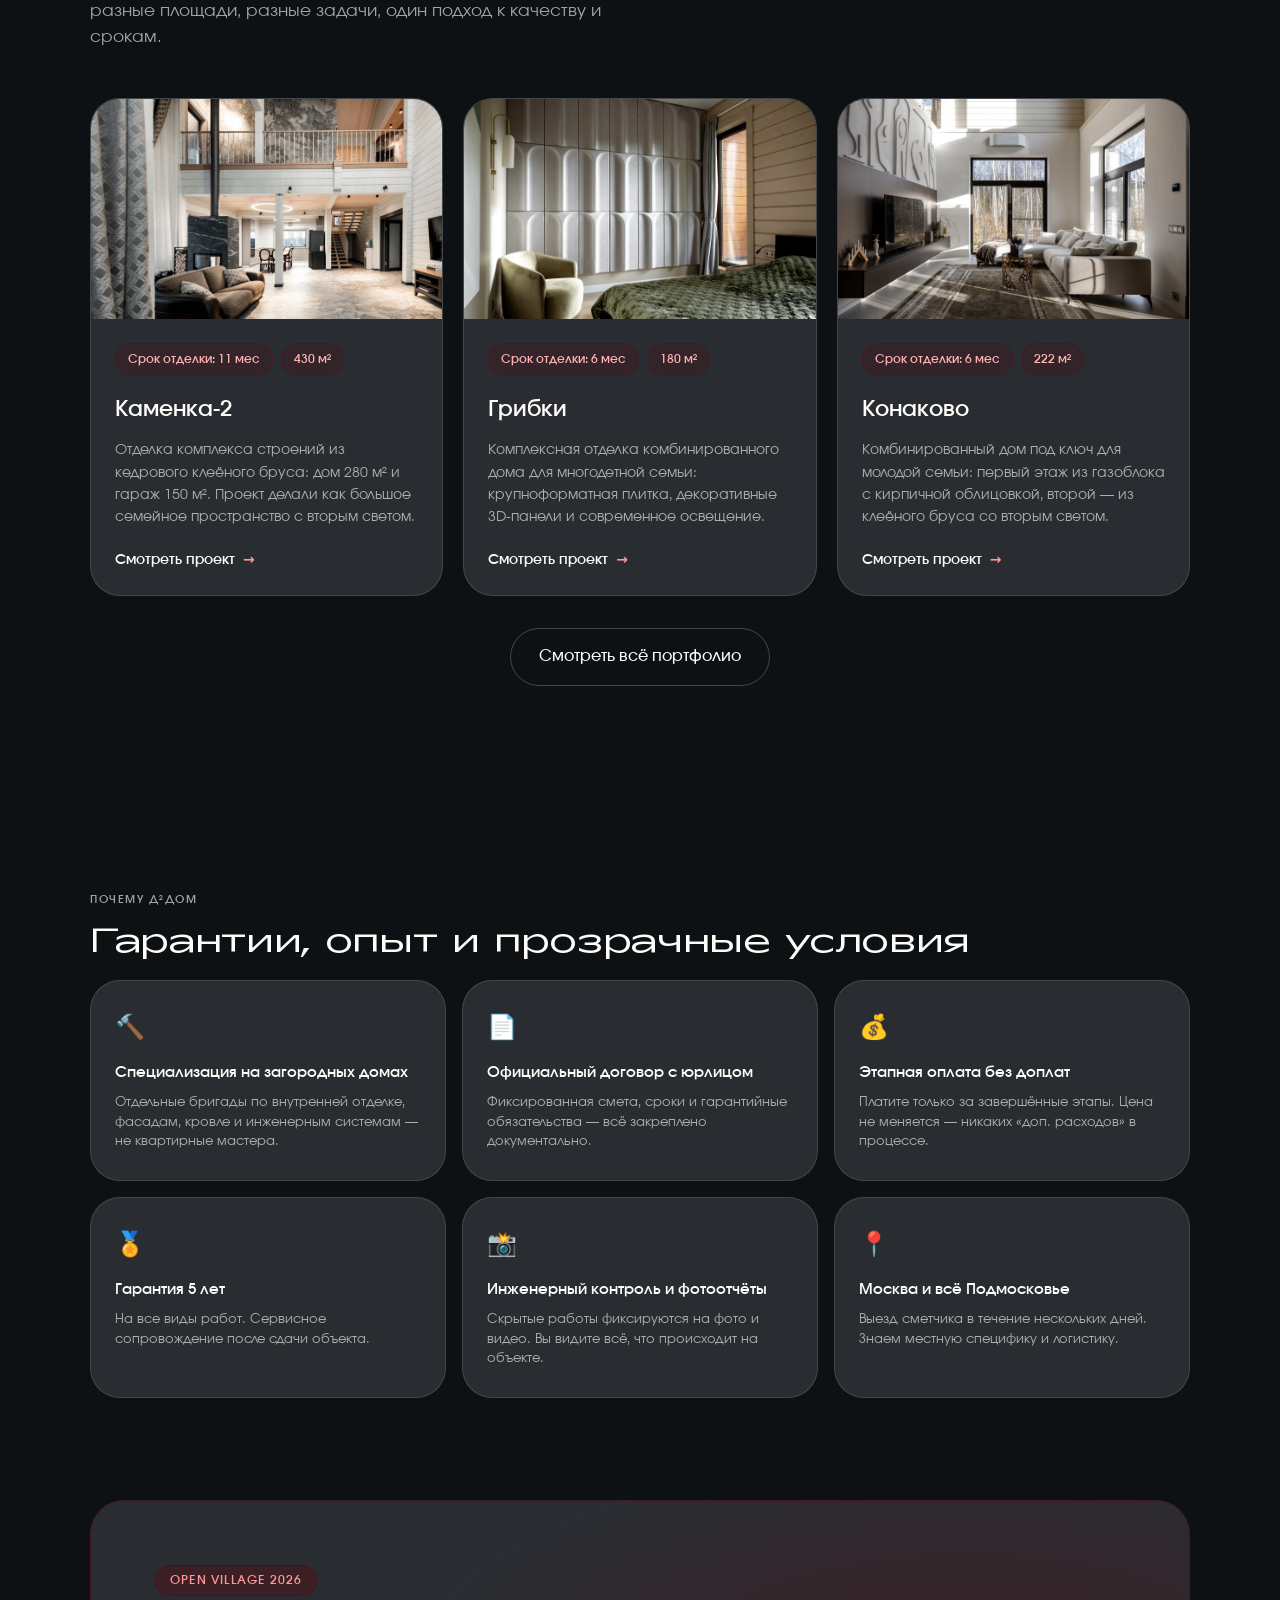
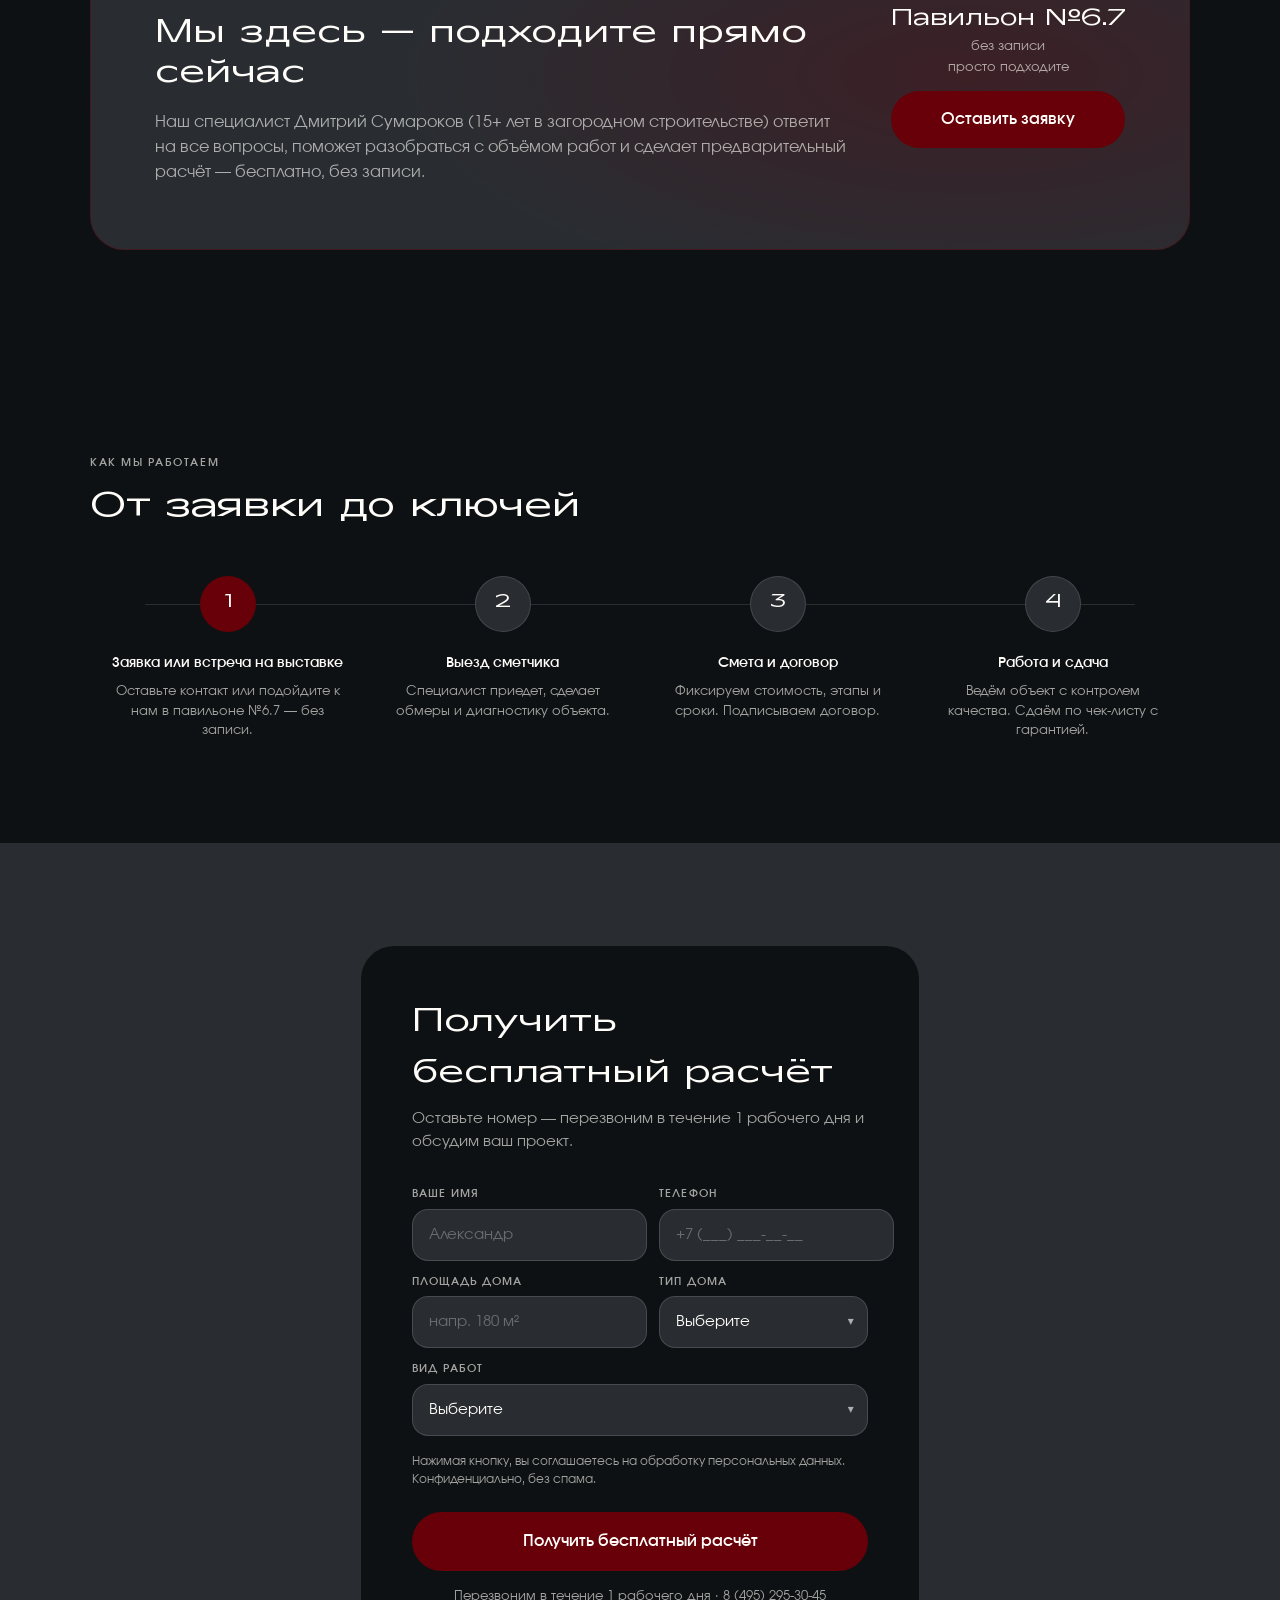
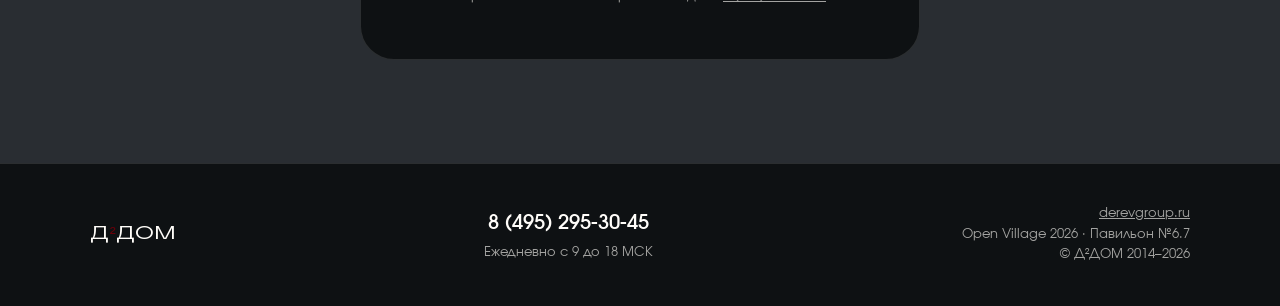
==== commit cd2dca94: "добавлена папка из аи офиса" ====
--- a/openvillage_landing/index.html
+++ b/openvillage_landing/index.html
@@ -189,6 +189,99 @@
 
   <section>
     <div class="container">
+      <div class="section-label">Наши работы</div>
+      <h2 class="section-title">Покажем не обещания, а реальные объекты</h2>
+      <p class="section-sub">Ниже — несколько свежих проектов с нашего портфолио: разные площади, разные задачи, один подход к качеству и срокам.</p>
+
+      <div class="projects-grid">
+        <article class="project-card">
+          <img
+            src="assets/projects/kamenka-2.webp"
+            alt="Проект Каменка-2"
+            class="project-card-image"
+          >
+          <div class="project-card-body">
+            <div class="project-card-meta">
+              <span>Срок отделки: 11 мес</span>
+              <span>430 м²</span>
+            </div>
+            <h3>Каменка-2</h3>
+            <p>Отделка комплекса строений из кедрового клеёного бруса: дом 280 м² и гараж 150 м². Проект делали как большое семейное пространство с вторым светом.</p>
+            <a
+              href="https://derevgroup.ru/portfolio/kamenka-2/"
+              class="project-card-link"
+              target="_blank"
+              rel="noopener noreferrer"
+            >
+              Смотреть проект
+            </a>
+          </div>
+        </article>
+
+        <article class="project-card">
+          <img
+            src="assets/projects/gribki.webp"
+            alt="Проект Грибки"
+            class="project-card-image"
+          >
+          <div class="project-card-body">
+            <div class="project-card-meta">
+              <span>Срок отделки: 6 мес</span>
+              <span>180 м²</span>
+            </div>
+            <h3>Грибки</h3>
+            <p>Комплексная отделка комбинированного дома для многодетной семьи: крупноформатная плитка, декоративные 3D-панели и современное освещение.</p>
+            <a
+              href="https://derevgroup.ru/portfolio/gribki-kompleksnaya-otdelka/"
+              class="project-card-link"
+              target="_blank"
+              rel="noopener noreferrer"
+            >
+              Смотреть проект
+            </a>
+          </div>
+        </article>
+
+        <article class="project-card">
+          <img
+            src="assets/projects/konakovo.webp"
+            alt="Проект Конаково"
+            class="project-card-image"
+          >
+          <div class="project-card-body">
+            <div class="project-card-meta">
+              <span>Срок отделки: 6 мес</span>
+              <span>222 м²</span>
+            </div>
+            <h3>Конаково</h3>
+            <p>Комбинированный дом под ключ для молодой семьи: первый этаж из газоблока с кирпичной облицовкой, второй — из клеёного бруса со вторым светом.</p>
+            <a
+              href="https://derevgroup.ru/portfolio/konakovo-kombi-dom-pod-klyuch/"
+              class="project-card-link"
+              target="_blank"
+              rel="noopener noreferrer"
+            >
+              Смотреть проект
+            </a>
+          </div>
+        </article>
+      </div>
+
+      <div class="projects-footer">
+        <a
+          href="https://derevgroup.ru/portfolio/"
+          class="btn-secondary"
+          target="_blank"
+          rel="noopener noreferrer"
+        >
+          Смотреть всё портфолио
+        </a>
+      </div>
+    </div>
+  </section>
+
+  <section>
+    <div class="container">
       <div class="section-label">Почему Д²ДОМ</div>
       <h2 class="section-title">Гарантии, опыт и прозрачные условия</h2>
       <div class="benefits-grid">
--- a/openvillage_landing/css/page.css
+++ b/openvillage_landing/css/page.css
@@ -172,7 +172,7 @@
 
 .hero {
   position: relative;
-  padding: clamp(72px, 10vw, 120px) 0 clamp(64px, 8vw, 100px);
+  padding: clamp(36px, 5vw, 64px) 0 clamp(64px, 8vw, 100px);
   background:
     radial-gradient(ellipse 70% 60% at 60% 40%, rgba(103, 0, 9, 0.18) 0%, transparent 70%),
     var(--bg-deep);
@@ -537,6 +537,90 @@
   text-align: center;
   font-size: 14px;
   color: var(--text-muted);
+}
+
+.projects-grid {
+  display: grid;
+  grid-template-columns: repeat(3, 1fr);
+  gap: 20px;
+}
+
+.project-card {
+  background: var(--surface);
+  border: 1px solid var(--line-soft);
+  border-radius: var(--radius-lg);
+  overflow: hidden;
+  display: flex;
+  flex-direction: column;
+  min-height: 100%;
+}
+
+.project-card-image {
+  width: 100%;
+  aspect-ratio: 16 / 10;
+  object-fit: cover;
+  display: block;
+}
+
+.project-card-body {
+  padding: 24px;
+  display: flex;
+  flex-direction: column;
+  flex: 1;
+}
+
+.project-card-meta {
+  display: flex;
+  flex-wrap: wrap;
+  gap: 8px;
+  margin-bottom: 16px;
+}
+
+.project-card-meta span {
+  display: inline-flex;
+  align-items: center;
+  min-height: 32px;
+  padding: 6px 12px;
+  border-radius: 999px;
+  background: rgba(103, 0, 9, 0.18);
+  border: 1px solid rgba(103, 0, 9, 0.32);
+  color: #ffb2b2;
+  font-size: 12px;
+  font-weight: 600;
+}
+
+.project-card h3 {
+  font-size: 22px;
+  font-weight: 600;
+  margin-bottom: 12px;
+}
+
+.project-card p {
+  color: var(--text-muted);
+  font-size: 14px;
+  line-height: 1.6;
+  margin-bottom: 20px;
+}
+
+.project-card-link {
+  display: inline-flex;
+  align-items: center;
+  gap: 8px;
+  margin-top: auto;
+  color: var(--text);
+  font-size: 14px;
+  font-weight: 600;
+}
+
+.project-card-link::after {
+  content: "→";
+  color: #ff9999;
+}
+
+.projects-footer {
+  display: flex;
+  justify-content: center;
+  margin-top: 32px;
 }
 
 .benefits-grid {
@@ -914,6 +998,7 @@
 
   .types-grid,
   .prices-grid,
+  .projects-grid,
   .benefits-grid,
   .steps-grid {
     grid-template-columns: 1fr 1fr;
@@ -958,6 +1043,7 @@
 
   .types-grid,
   .prices-grid,
+  .projects-grid,
   .benefits-grid,
   .field-row,
   .steps-grid {
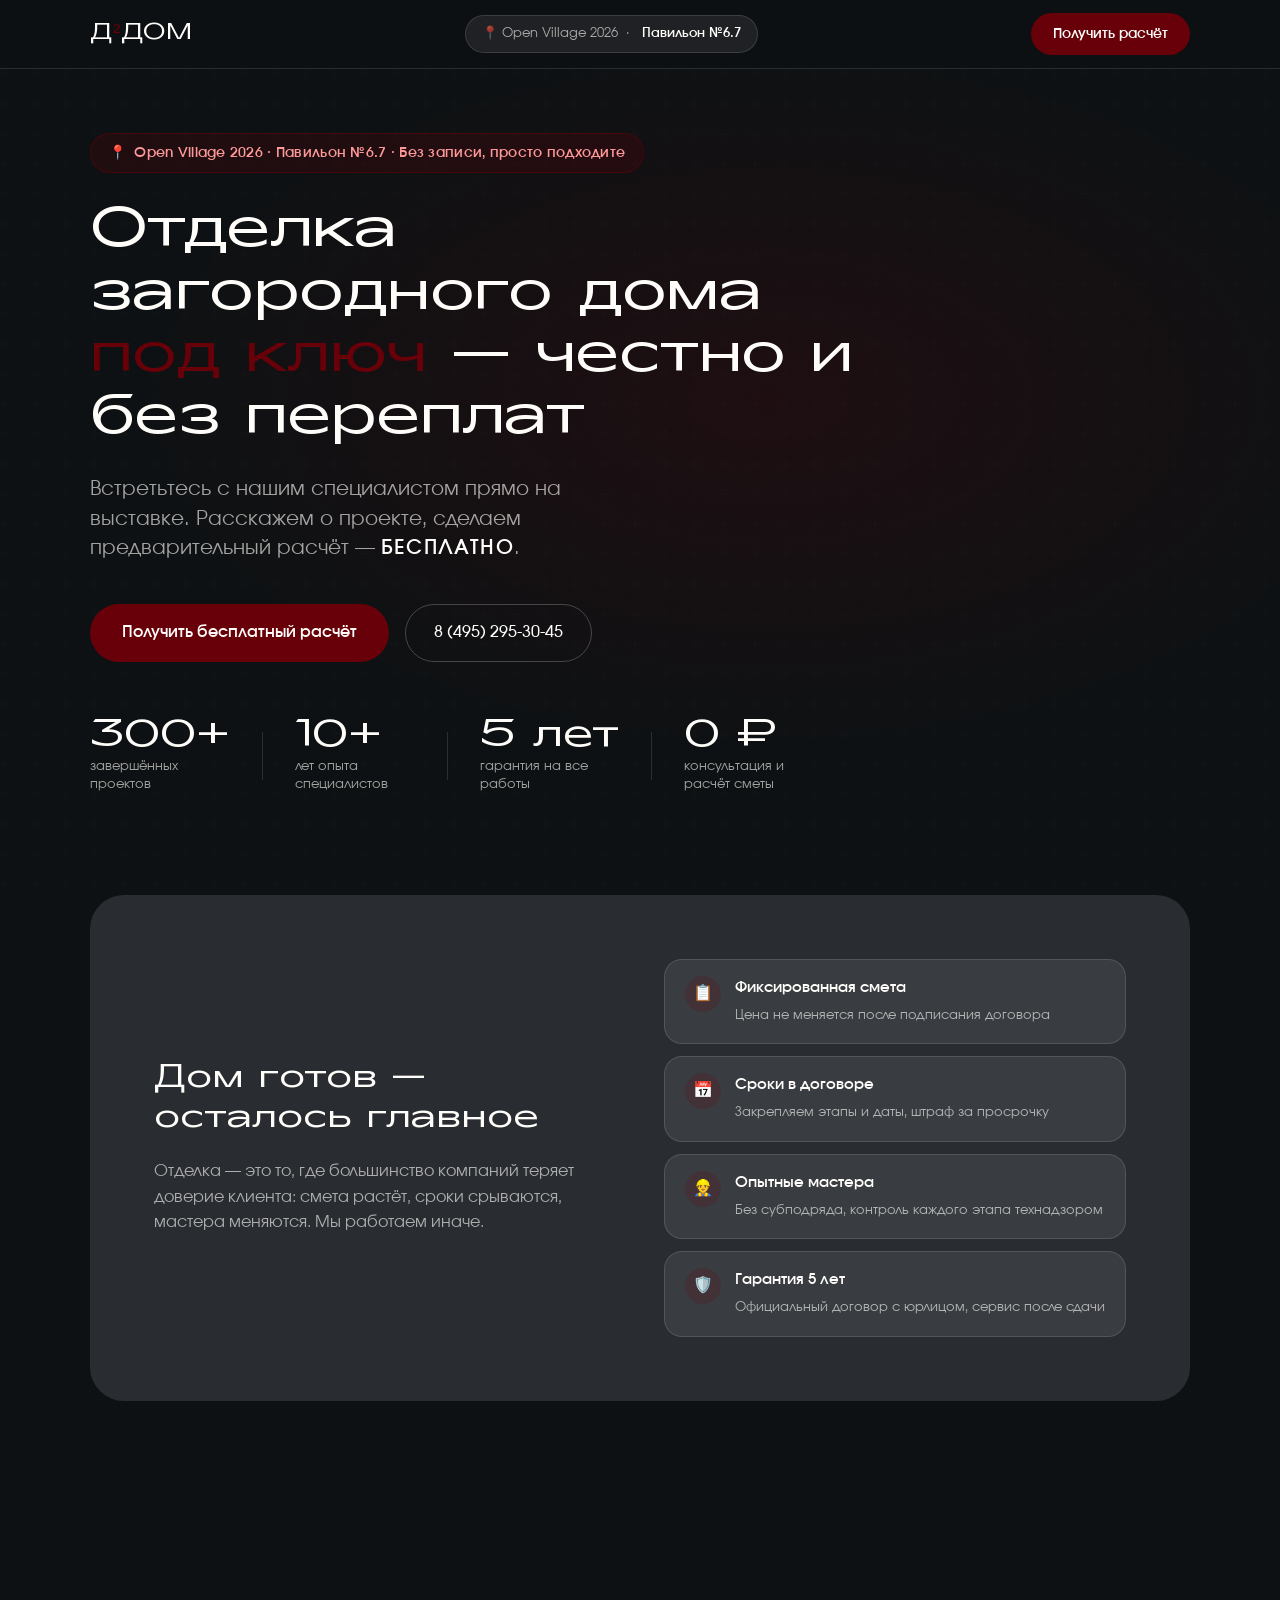
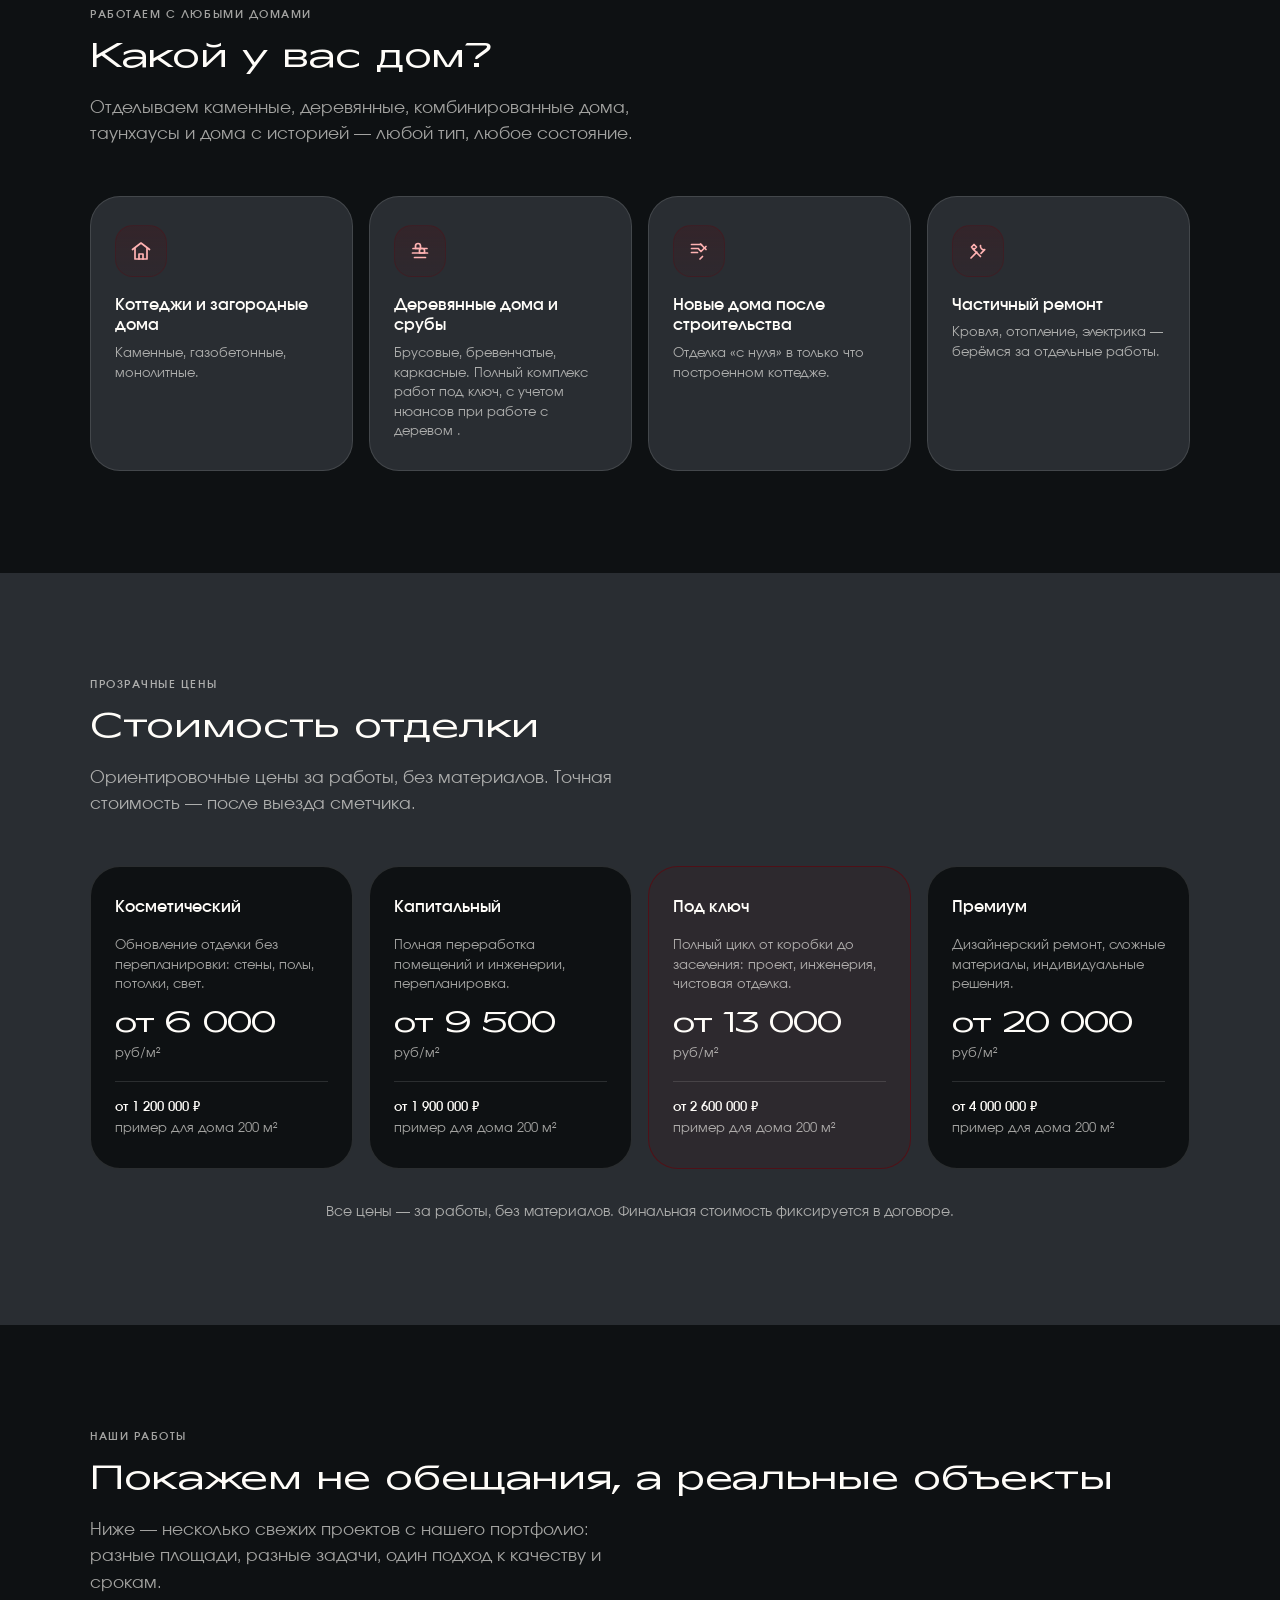
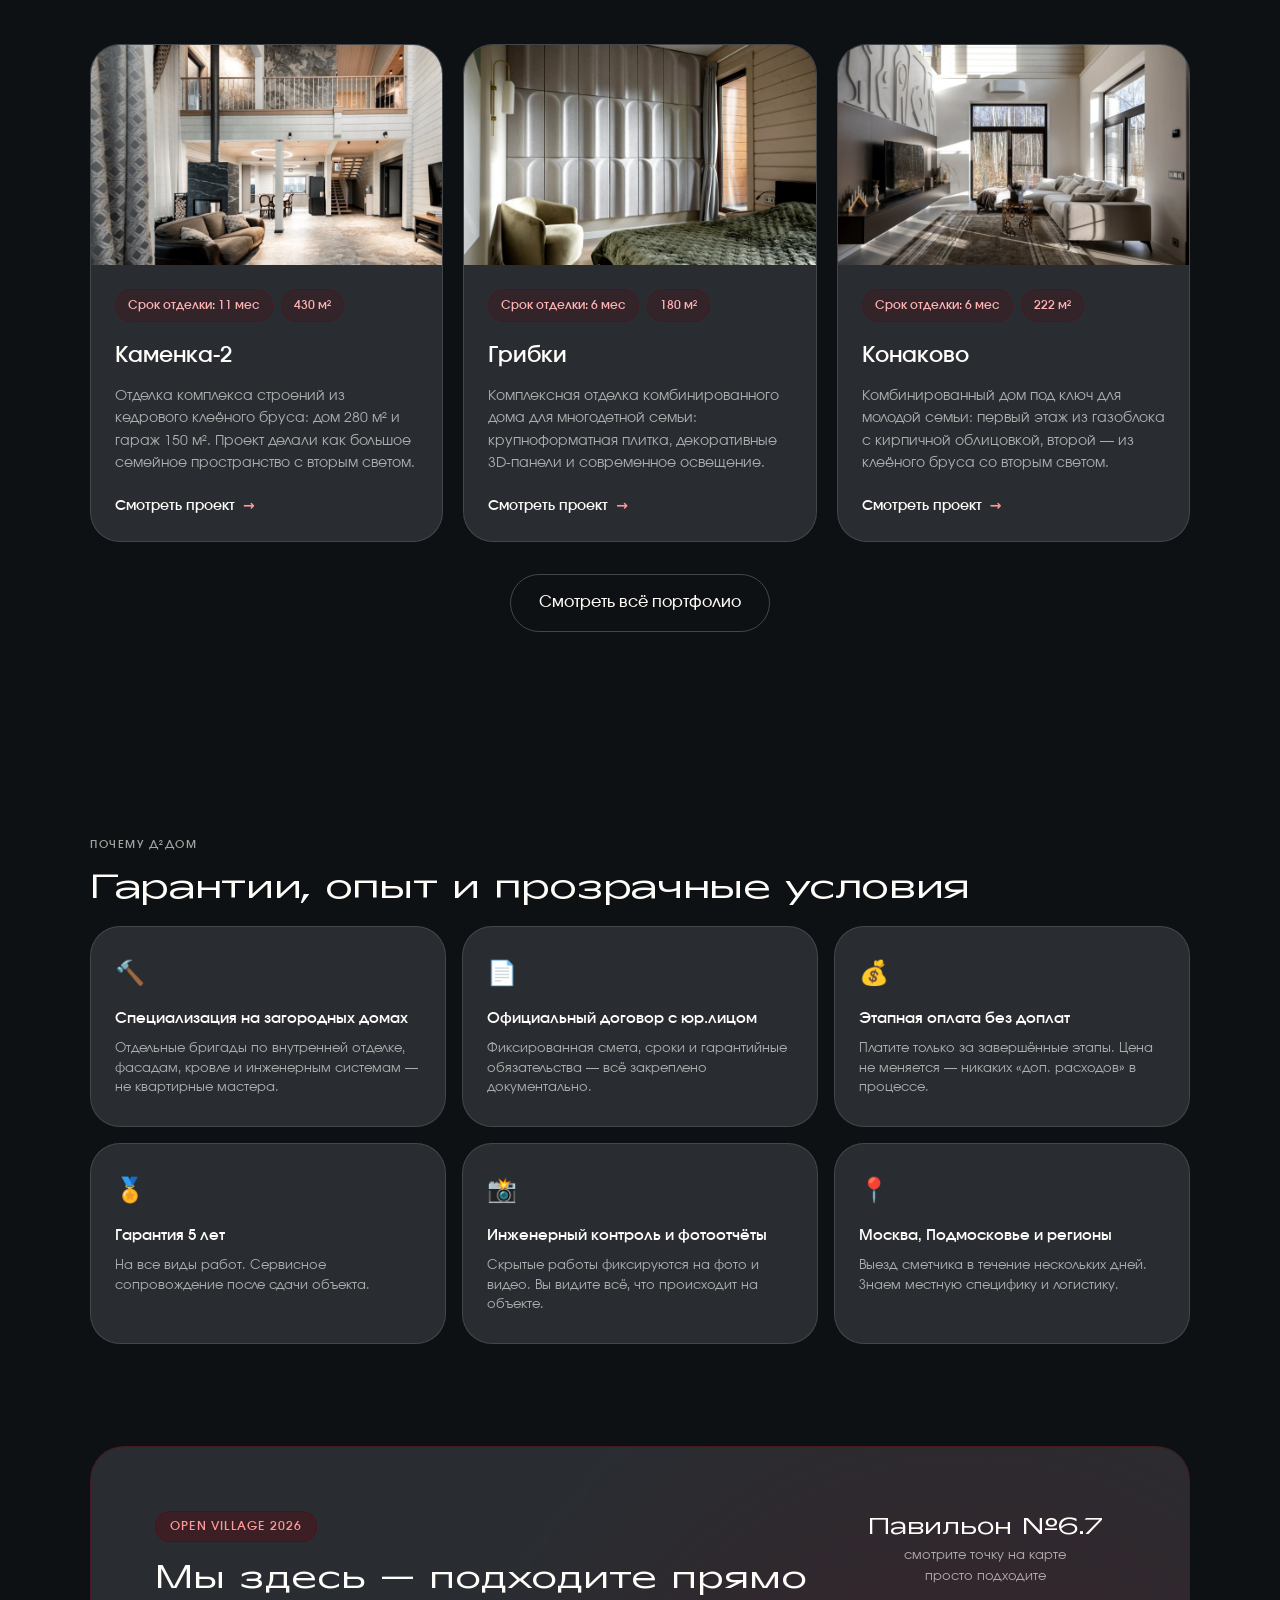
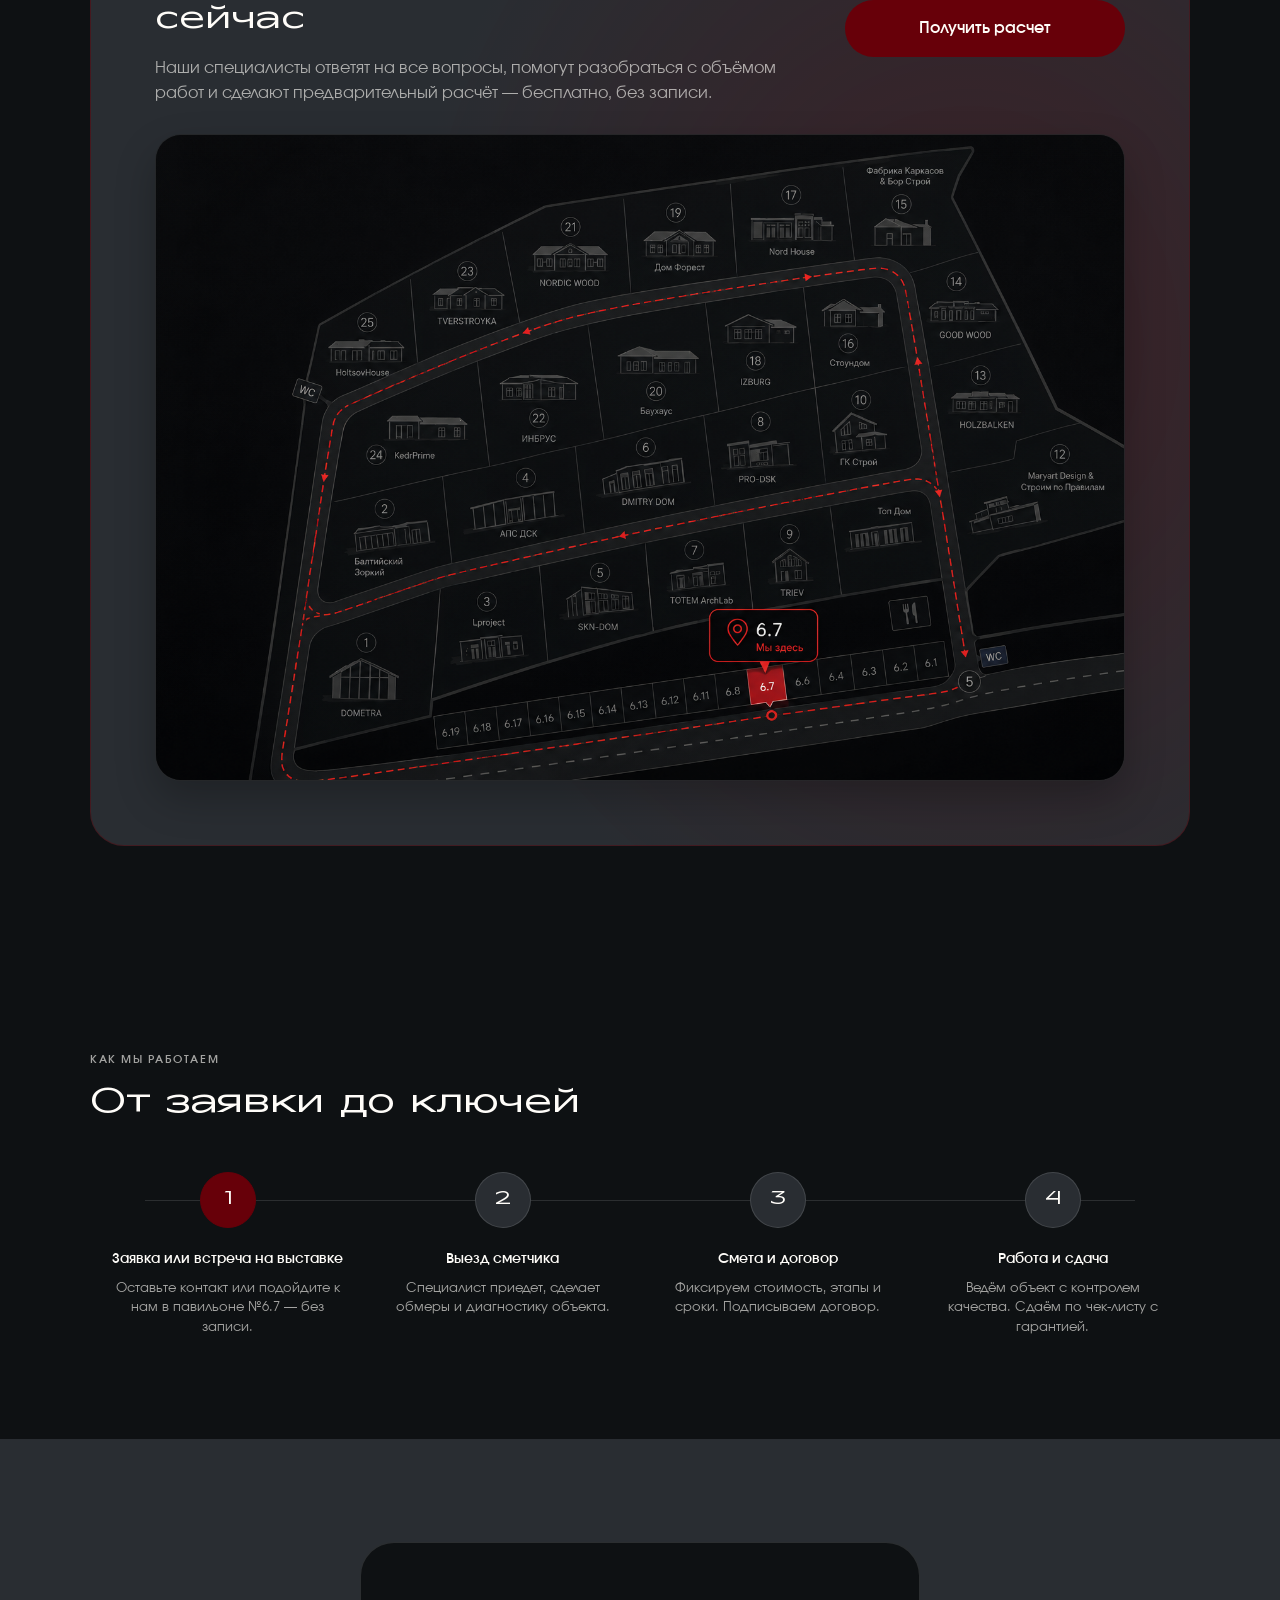
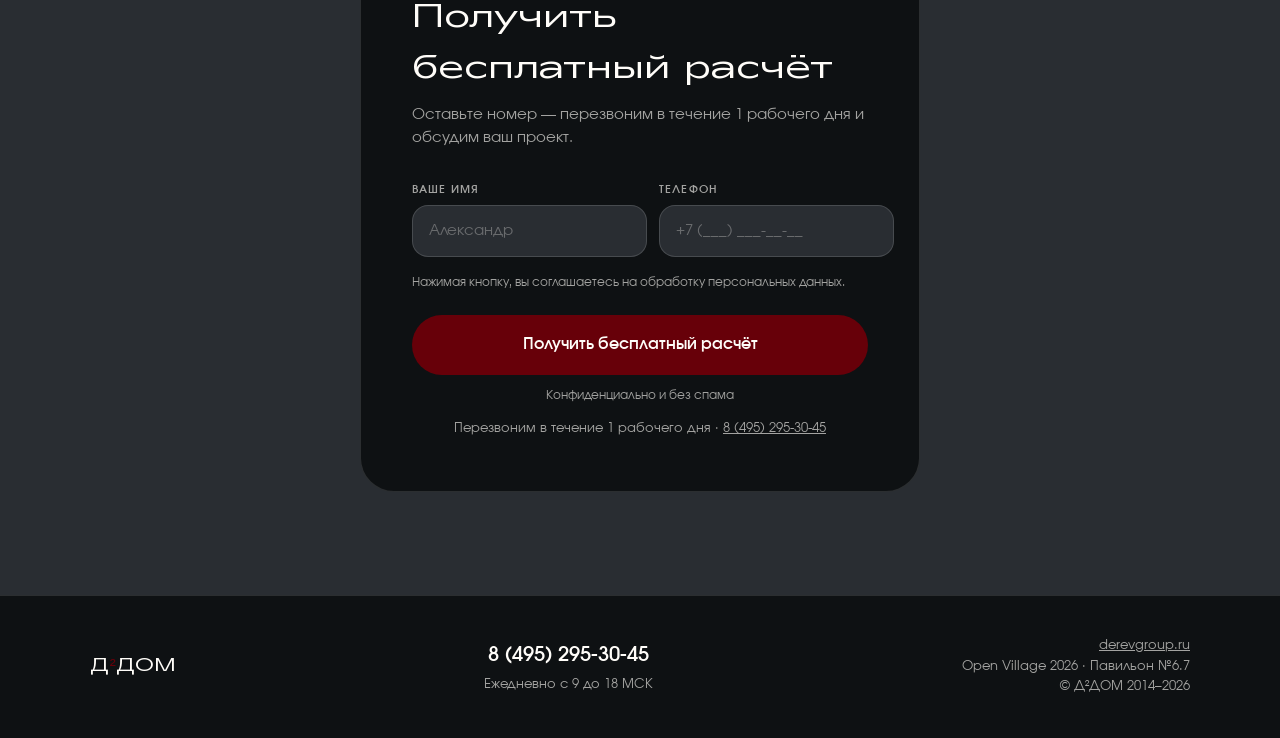
==== commit 1ced815a: "добавлена карта" ====
--- a/openvillage_landing/index.html
+++ b/openvillage_landing/index.html
@@ -28,9 +28,9 @@
         <em>под ключ</em> — честно и без переплат
       </h1>
 
-      <p class="hero-sub">
-        Встретьтесь с нашим специалистом прямо на выставке. Расскажем о проекте, сделаем предварительный расчёт — бесплатно.
-      </p>
+    <p class="hero-sub">
+      Встретьтесь с нашим специалистом прямо на выставке. Расскажем о проекте, сделаем предварительный расчёт — <span class="hero-sub-highlight">БЕСПЛАТНО</span>.
+    </p>
 
       <div class="hero-actions">
         <a href="#form" class="btn-primary">Получить бесплатный расчёт</a>
@@ -83,13 +83,13 @@
               <span>Закрепляем этапы и даты, штраф за просрочку</span>
             </div>
           </div>
-          <div class="pain-pill">
-            <div class="pain-pill-icon">👷</div>
-            <div class="pain-pill-text">
-              <strong>Собственные мастера</strong>
-              <span>Без субподряда, инженерный контроль каждого этапа</span>
-            </div>
-          </div>
+        <div class="pain-pill">
+          <div class="pain-pill-icon">👷</div>
+          <div class="pain-pill-text">
+            <strong>Опытные мастера</strong>
+            <span>Без субподряда, контроль каждого этапа технадзором</span>
+          </div>
+        </div>
           <div class="pain-pill">
             <div class="pain-pill-icon">🛡️</div>
             <div class="pain-pill-text">
@@ -106,27 +106,57 @@
     <div class="container">
       <div class="section-label">Работаем с любыми домами</div>
       <h2 class="section-title">Какой у вас дом?</h2>
-      <p class="section-sub">Берёмся за коттеджи, деревянные дома, таунхаусы и дома с историей — любой тип, любое состояние.</p>
+      <p class="section-sub">Отделываем каменные, деревянные, комбинированные дома, таунхаусы и дома с историей — любой тип, любое состояние.</p>
       <div class="types-grid">
         <div class="type-card">
-          <div class="type-icon">🏠</div>
+          <div class="type-icon" aria-hidden="true">
+            <svg viewBox="0 0 24 24" fill="none" xmlns="http://www.w3.org/2000/svg" stroke="currentColor" stroke-width="1.7" stroke-linecap="round" stroke-linejoin="round">
+              <path d="M3.5 10.5L12 4l8.5 6.5" />
+              <path d="M6 9.5V20h12V9.5" />
+              <path d="M10 20v-5h4v5" />
+            </svg>
+          </div>
           <h3>Коттеджи и загородные дома</h3>
-          <p>Каменные, газобетонные, монолитные, каркасные. От 80 до 600 м².</p>
+          <p>Каменные, газобетонные, монолитные.</p>
         </div>
         <div class="type-card">
-          <div class="type-icon">🪵</div>
+          <div class="type-icon" aria-hidden="true">
+            <svg viewBox="0 0 24 24" fill="none" xmlns="http://www.w3.org/2000/svg" stroke="currentColor" stroke-width="1.7" stroke-linecap="round" stroke-linejoin="round">
+              <path d="M5 9.5h14" />
+              <path d="M4.5 14h15" />
+              <path d="M6.5 18.5h11" />
+              <path d="M7.5 7c0-1.4 1.1-2.5 2.5-2.5S12.5 5.6 12.5 7v2.5h-5V7Z" />
+              <path d="M11.5 11.5c0-1.1.9-2 2-2h1c1.1 0 2 .9 2 2V14h-5v-2.5Z" />
+            </svg>
+          </div>
           <h3>Деревянные дома и срубы</h3>
-          <p>Брусовые, бревенчатые, каркасные. Полный комплекс с защитой древесины.</p>
+          <p>Брусовые, бревенчатые, каркасные. Полный комплекс работ под ключ, с учетом нюансов при работе с деревом .</p>
         </div>
         <div class="type-card">
-          <div class="type-icon">🔑</div>
+          <div class="type-icon" aria-hidden="true">
+            <svg viewBox="0 0 24 24" fill="none" xmlns="http://www.w3.org/2000/svg" stroke="currentColor" stroke-width="1.7" stroke-linecap="round" stroke-linejoin="round">
+              <path d="M4.5 5.5h10" />
+              <path d="M4.5 9.5h7" />
+              <path d="M4.5 13.5h6" />
+              <path d="M13.5 5l5.5 5.5" />
+              <path d="M15.5 17.5l-2.5 2.5" />
+              <path d="M12 10.5l2 2 5-5" />
+            </svg>
+          </div>
           <h3>Новые дома после строительства</h3>
           <p>Отделка «с нуля» в только что построенном коттедже.</p>
         </div>
         <div class="type-card">
-          <div class="type-icon">🔧</div>
+          <div class="type-icon" aria-hidden="true">
+            <svg viewBox="0 0 24 24" fill="none" xmlns="http://www.w3.org/2000/svg" stroke="currentColor" stroke-width="1.7" stroke-linecap="round" stroke-linejoin="round">
+              <path d="M14.5 6.5a3.5 3.5 0 0 0 4.2 4.2l-3.7 3.7" />
+              <path d="M5 19l5.8-5.8" />
+              <path d="M6.5 9.5l8 8" />
+              <path d="M5.5 8l2.5-2.5 2.5 2.5-2.5 2.5L5.5 8Z" />
+            </svg>
+          </div>
           <h3>Частичный ремонт</h3>
-          <p>Кухня, санузел, мансарда, фасад, кровля, отопление — берёмся за отдельные работы.</p>
+          <p>Кровля, отопление, электрика — берёмся за отдельные работы.</p>
         </div>
       </div>
     </div>
@@ -139,7 +169,6 @@
       <p class="section-sub">Ориентировочные цены за работы, без материалов. Точная стоимость — после выезда сметчика.</p>
       <div class="prices-grid">
         <div class="price-card">
-          <div class="price-card-label">Пакет 1</div>
           <h3>Косметический</h3>
           <p class="price-desc">Обновление отделки без перепланировки: стены, полы, потолки, свет.</p>
           <div class="price-value">от 6 000</div>
@@ -150,7 +179,6 @@
           </div>
         </div>
         <div class="price-card">
-          <div class="price-card-label">Пакет 2</div>
           <h3>Капитальный</h3>
           <p class="price-desc">Полная переработка помещений и инженерии, перепланировка.</p>
           <div class="price-value">от 9 500</div>
@@ -161,7 +189,6 @@
           </div>
         </div>
         <div class="price-card featured">
-          <div class="price-card-label">Пакет 3 · Популярный</div>
           <h3>Под ключ</h3>
           <p class="price-desc">Полный цикл от коробки до заселения: проект, инженерия, чистовая отделка.</p>
           <div class="price-value">от 13 000</div>
@@ -172,7 +199,6 @@
           </div>
         </div>
         <div class="price-card">
-          <div class="price-card-label">Пакет 4</div>
           <h3>Премиум</h3>
           <p class="price-desc">Дизайнерский ремонт, сложные материалы, индивидуальные решения.</p>
           <div class="price-value">от 20 000</div>
@@ -292,7 +318,7 @@
         </div>
         <div class="benefit-card">
           <div class="benefit-icon">📄</div>
-          <h3>Официальный договор с юрлицом</h3>
+          <h3>Официальный договор с юр.лицом</h3>
           <p>Фиксированная смета, сроки и гарантийные обязательства — всё закреплено документально.</p>
         </div>
         <div class="benefit-card">
@@ -312,7 +338,7 @@
         </div>
         <div class="benefit-card">
           <div class="benefit-icon">📍</div>
-          <h3>Москва и всё Подмосковье</h3>
+          <h3>Москва, Подмосковье и регионы</h3>
           <p>Выезд сметчика в течение нескольких дней. Знаем местную специфику и логистику.</p>
         </div>
       </div>
@@ -322,17 +348,26 @@
   <section class="section-no-top">
     <div class="container">
       <div class="offer-banner">
-        <div class="offer-text">
-          <div class="offer-tag">Open Village 2026</div>
-          <h2>Мы здесь — подходите прямо сейчас</h2>
-          <p>Наш специалист Дмитрий Сумароков (15+ лет в загородном строительстве) ответит на все вопросы, поможет разобраться с объёмом работ и сделает предварительный расчёт — бесплатно, без записи.</p>
-        </div>
-        <div class="offer-actions">
-          <div class="offer-location">
-            <strong>Павильон №6.7</strong>
-            без записи<br>просто подходите
-          </div>
-          <a href="#form" class="btn-primary btn-primary--full">Оставить заявку</a>
+        <div class="offer-top">
+          <div class="offer-text">
+            <div class="offer-tag">Open Village 2026</div>
+            <h2>Мы здесь — подходите прямо сейчас</h2>
+            <p>Наши специалисты ответят на все вопросы, помогут разобраться с объёмом работ и сделают предварительный расчёт — бесплатно, без записи.</p>
+          </div>
+          <div class="offer-actions">
+            <div class="offer-location">
+              <strong>Павильон №6.7</strong>
+              смотрите точку на карте<br>просто подходите
+            </div>
+            <a href="#form" class="btn-primary btn-primary--full">Получить расчет</a>
+          </div>
+        </div>
+        <div class="offer-map-card">
+          <img
+            src="assets/maps/openvillage-map-d2dom.png"
+            alt="Карта Open Village с отметкой павильона Д²ДОМ 6.7"
+            class="offer-map-image"
+          >
         </div>
       </div>
     </div>
@@ -384,43 +419,9 @@
               <input type="tel" id="f-phone" placeholder="+7 (___) ___-__-__">
             </div>
           </div>
-          <div class="field-row">
-            <div class="field">
-              <label for="f-area">Площадь дома</label>
-              <input type="text" id="f-area" placeholder="напр. 180 м²">
-            </div>
-            <div class="field">
-              <label for="f-type">Тип дома</label>
-              <div class="select-wrap">
-                <select id="f-type">
-                  <option value="" disabled selected>Выберите</option>
-                  <option>Коттедж / загородный дом</option>
-                  <option>Деревянный дом / сруб</option>
-                  <option>Таунхаус / дуплекс</option>
-                  <option>Частный дом в Москве</option>
-                  <option>Другое</option>
-                </select>
-              </div>
-            </div>
-          </div>
-          <div class="field-row">
-            <div class="field full">
-              <label for="f-work">Вид работ</label>
-              <div class="select-wrap">
-                <select id="f-work">
-                  <option value="" disabled selected>Выберите</option>
-                  <option>Косметический ремонт</option>
-                  <option>Капитальный ремонт</option>
-                  <option>Отделка под ключ</option>
-                  <option>Премиум-отделка</option>
-                  <option>Не определился, нужна консультация</option>
-                </select>
-              </div>
-            </div>
-          </div>
-
-          <p class="form-privacy">Нажимая кнопку, вы соглашаетесь на обработку персональных данных. Конфиденциально, без спама.</p>
+          <p class="form-privacy">Нажимая кнопку, вы соглашаетесь на обработку персональных данных.</p>
           <button class="btn-submit" id="submit-form" type="button">Получить бесплатный расчёт</button>
+          <p class="form-helper">Конфиденциально и без спама</p>
           <p class="form-note">Перезвоним в течение 1 рабочего дня · <a href="tel:+74952953045" class="form-note-link">8 (495) 295-30-45</a></p>
         </div>
 
--- a/openvillage_landing/css/page.css
+++ b/openvillage_landing/css/page.css
@@ -234,6 +234,12 @@
   line-height: 1.5;
 }
 
+.hero-sub-highlight {
+  color: var(--text);
+  font-weight: 600;
+  letter-spacing: 0.06em;
+}
+
 .hero-actions {
   display: flex;
   flex-wrap: wrap;
@@ -444,8 +450,25 @@
 }
 
 .type-icon {
-  font-size: 28px;
-  margin-bottom: 16px;
+  width: 52px;
+  height: 52px;
+  margin-bottom: 18px;
+  border-radius: 18px;
+  display: inline-flex;
+  align-items: center;
+  justify-content: center;
+  background: linear-gradient(180deg, rgba(103, 0, 9, 0.18) 0%, rgba(103, 0, 9, 0.08) 100%);
+  border: 1px solid rgba(103, 0, 9, 0.24);
+  color: #ffb2b2;
+}
+
+.type-icon svg {
+  width: 24px;
+  height: 24px;
+  stroke: currentColor;
+  stroke-width: 1.7;
+  stroke-linecap: round;
+  stroke-linejoin: round;
 }
 
 .type-card h3 {
@@ -502,10 +525,13 @@
 
 .price-value {
   font-family: "Haval", "Inter", sans-serif;
-  font-size: clamp(26px, 2.5vw, 34px);
+  font-size: clamp(24px, 2.2vw, 34px);
   font-weight: 300;
   color: var(--text);
   margin-bottom: 4px;
+  letter-spacing: -0.03em;
+  line-height: 1.05;
+  white-space: nowrap;
 }
 
 .price-unit {
@@ -660,10 +686,16 @@
   border: 1px solid rgba(103, 0, 9, 0.4);
   border-radius: var(--radius-xl);
   padding: clamp(40px, 5vw, 64px);
+  display: flex;
+  flex-direction: column;
+  gap: 28px;
+}
+
+.offer-top {
   display: grid;
-  grid-template-columns: 1fr auto;
-  gap: 40px;
-  align-items: center;
+  grid-template-columns: minmax(0, 1fr) minmax(240px, 280px);
+  gap: 32px;
+  align-items: start;
 }
 
 .offer-tag {
@@ -694,6 +726,30 @@
   line-height: 1.55;
 }
 
+.offer-map-card {
+  position: relative;
+  overflow: hidden;
+  border-radius: 26px;
+  border: 1px solid rgba(255, 255, 255, 0.08);
+  background: rgba(10, 12, 14, 0.7);
+  box-shadow: 0 18px 40px rgba(0, 0, 0, 0.24);
+  align-self: stretch;
+}
+
+.offer-map-card::after {
+  content: "";
+  position: absolute;
+  inset: 0;
+  background: linear-gradient(180deg, rgba(255, 255, 255, 0.02) 0%, rgba(0, 0, 0, 0.08) 100%);
+  pointer-events: none;
+}
+
+.offer-map-image {
+  display: block;
+  width: 100%;
+  height: auto;
+}
+
 .offer-actions {
   display: flex;
   flex-direction: column;
@@ -881,6 +937,14 @@
   line-height: 1.5;
 }
 
+.form-helper {
+  text-align: center;
+  font-size: 12px;
+  color: var(--text-muted);
+  margin-top: 12px;
+  line-height: 1.4;
+}
+
 .btn-submit {
   width: 100%;
   background: var(--accent);
@@ -986,6 +1050,14 @@
   :root {
     --gutter: 24px;
     --section-space: clamp(56px, 10vw, 88px);
+  }
+
+  .price-card {
+    padding: 24px 20px;
+  }
+
+  .price-value {
+    font-size: clamp(20px, 4.6vw, 30px);
   }
 
   .header-badge {
@@ -1005,6 +1077,10 @@
   }
 
   .offer-banner {
+    gap: 24px;
+  }
+
+  .offer-top {
     grid-template-columns: 1fr;
   }
 
